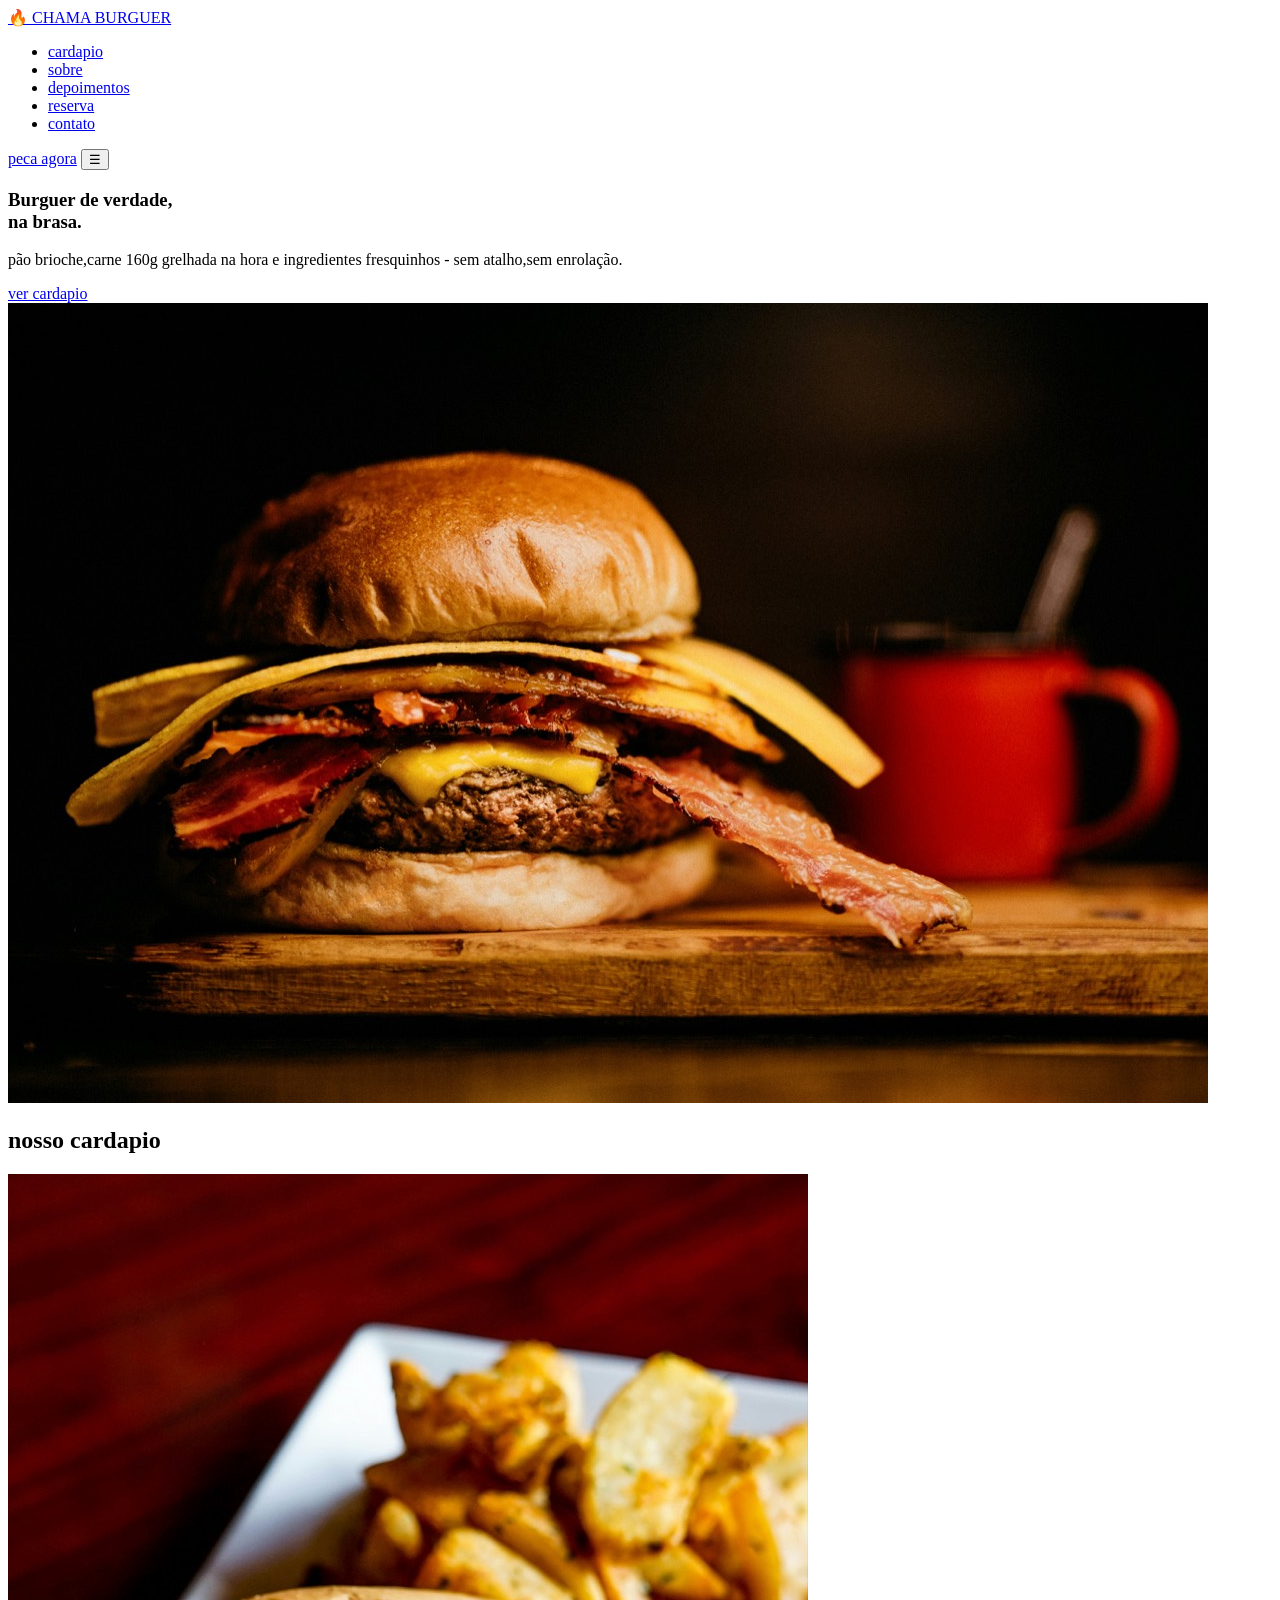
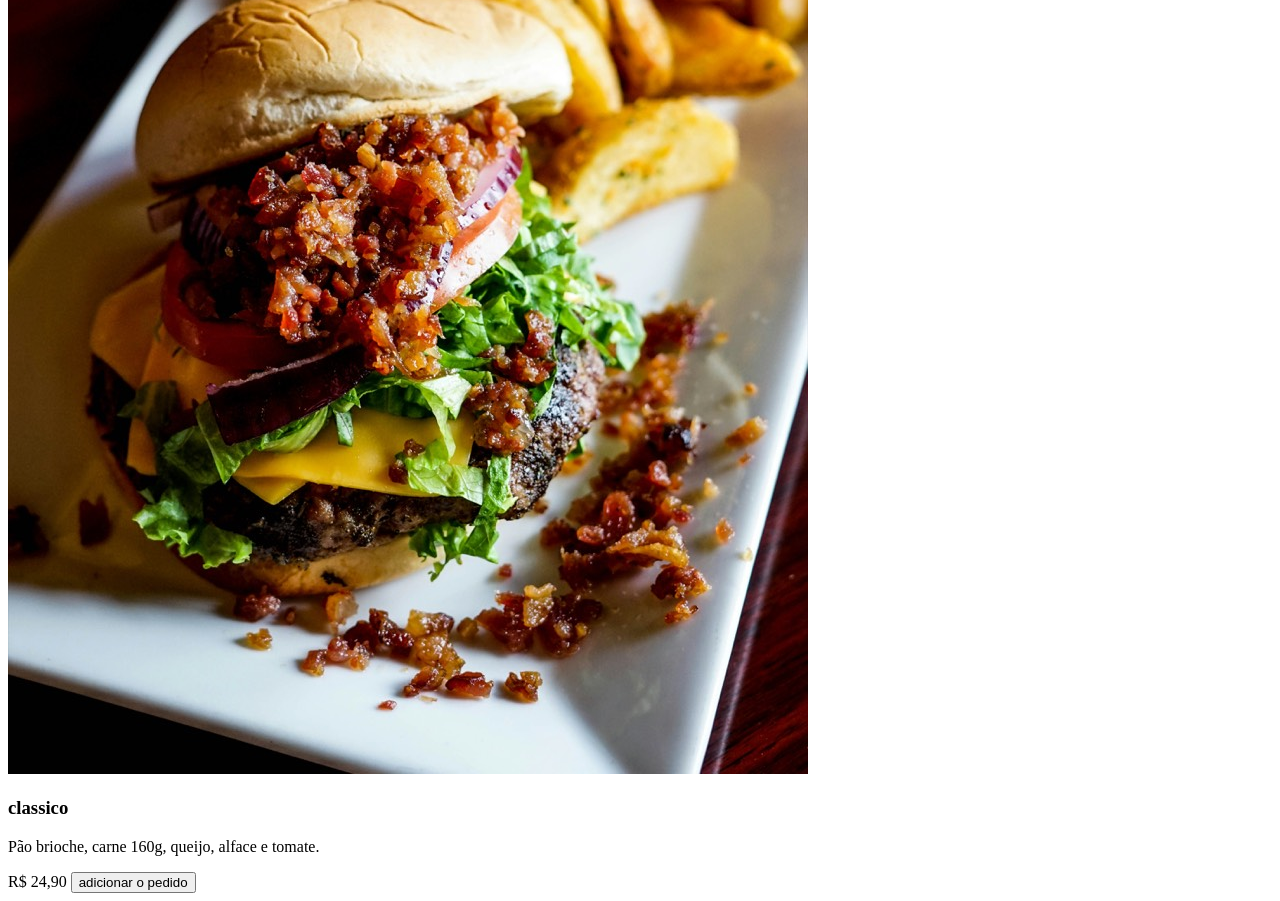
==== chama burguer1/index.html @ d0630b2c "chamaburger" ====
<!DOCTYPE html>
<html lang="pt-BR">
<head>
    <meta charset="UTF-8">
    <meta name="viewport" content="width=device-width, initial-scale=1.0">
    <title>chamaBurguer</title>
</head>
<body>
    <header class="cabecalho-site">

        <nav class="barra-navegacao">
            <a href="#" class" logo">🔥 CHAMA BURGUER</a>
            <ul class=" menu-links" id="menu-Links">
            <li><a href="#cardapio">cardapio</a></li>
            <li><a href="#sobre">sobre</a></li>
            <li><a href="#depoimentos">depoimentos</a></li>
            <li><a href="#reserva">reserva</a></li>
            <li><a href="#contato">contato</a></li>


            </ul>
  <a href="#pedir" class="botao-nav">peca agora</a>
  <button class="menu-abrir" id="menuAbrir" aria-label="abrir menu">☰</button>
  <main></main>
<section class="destaque">
<div class="destaque-conteudo">
    <div class="destaque-texto">
        <h1>Burguer de verdade,<br> na brasa.</h1>
        <p>pão brioche,carne 160g grelhada na hora e ingredientes fresquinhos - sem atalho,sem enrolação.</p>
        <a href="#cardapio" class="botão botão-primario">ver cardapio</a>
        <div>

</div class="destaque imagem">
<img src="assets/imagens/destaque-burger.jpg" alt="Hamburguer artesanal com bacon,queijo e pão brioche,grelhadona brasa">
<div>
    </div>
    <section class="cardapio" id="cardapio">
<h2>nosso cardapio</h2>
<div class="cardapio-itens">
<article class="cardapio-item">
    <div class="cardapio-item-imagem">
        <img src="assets/imagens/burger-classico.jpg" alt="Foto do burger Clássico: pão brioche, carne e queijo">
    </div >
<h3>classico</h3>
<p>Pão brioche, carne 160g, queijo, alface e tomate.</p>
<span class="preco">R$ 24,90</span>
<button class="adicionar-carrinho" data name="classico" data preco="24.90"> adicionar o pedido</button>
</article>
</div>
    </section>
</html>
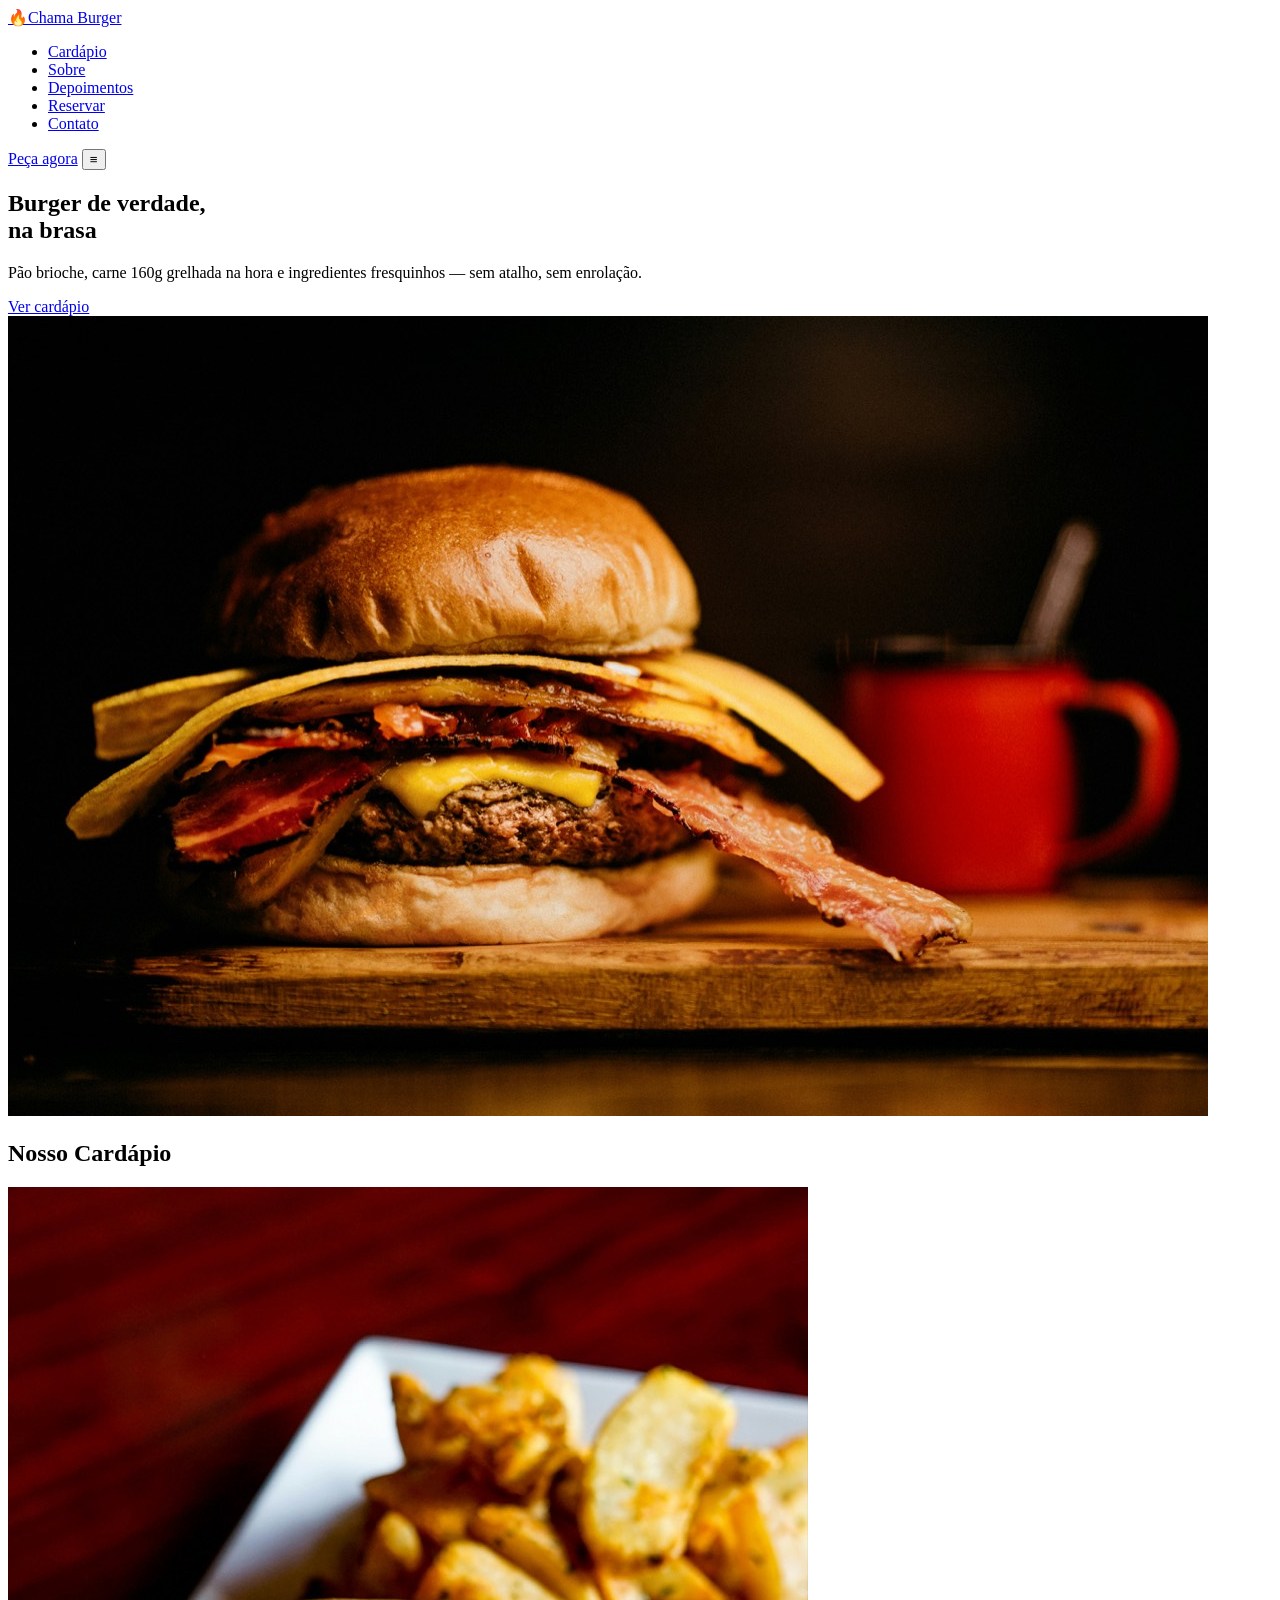
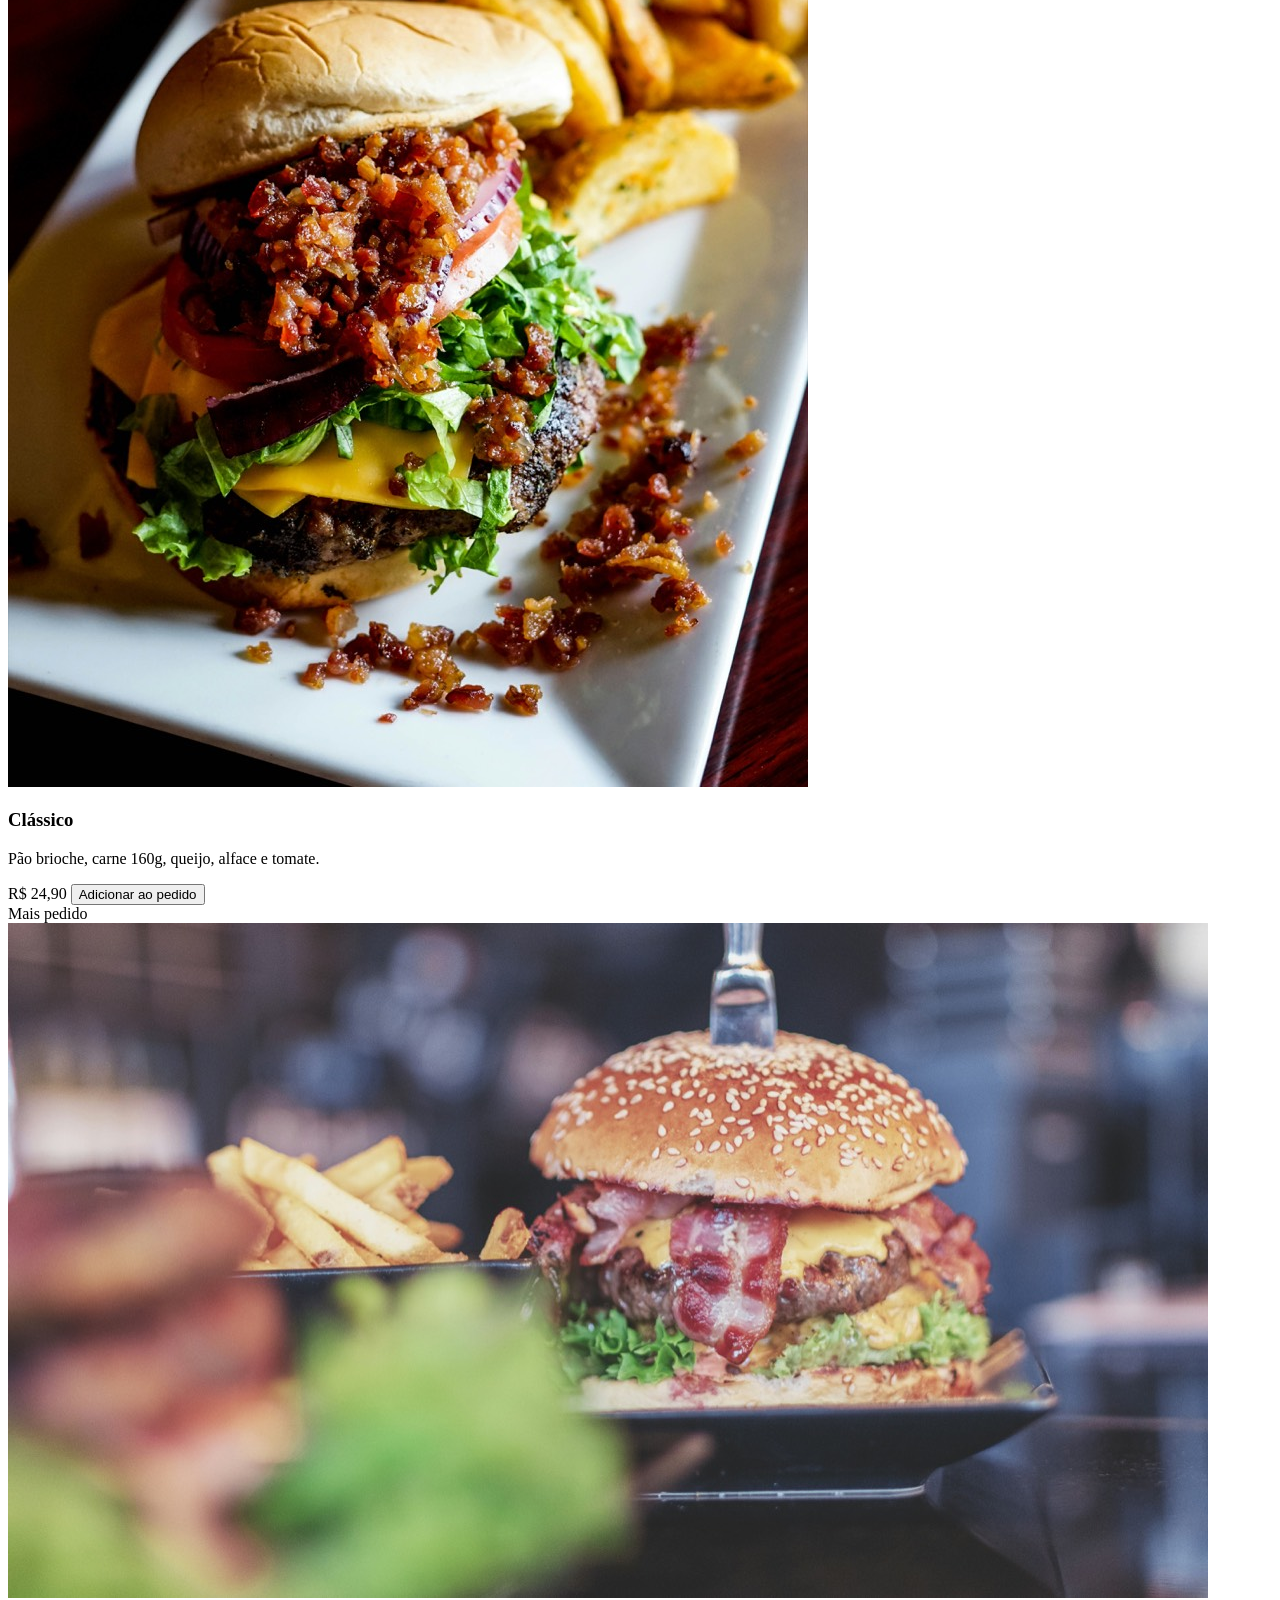
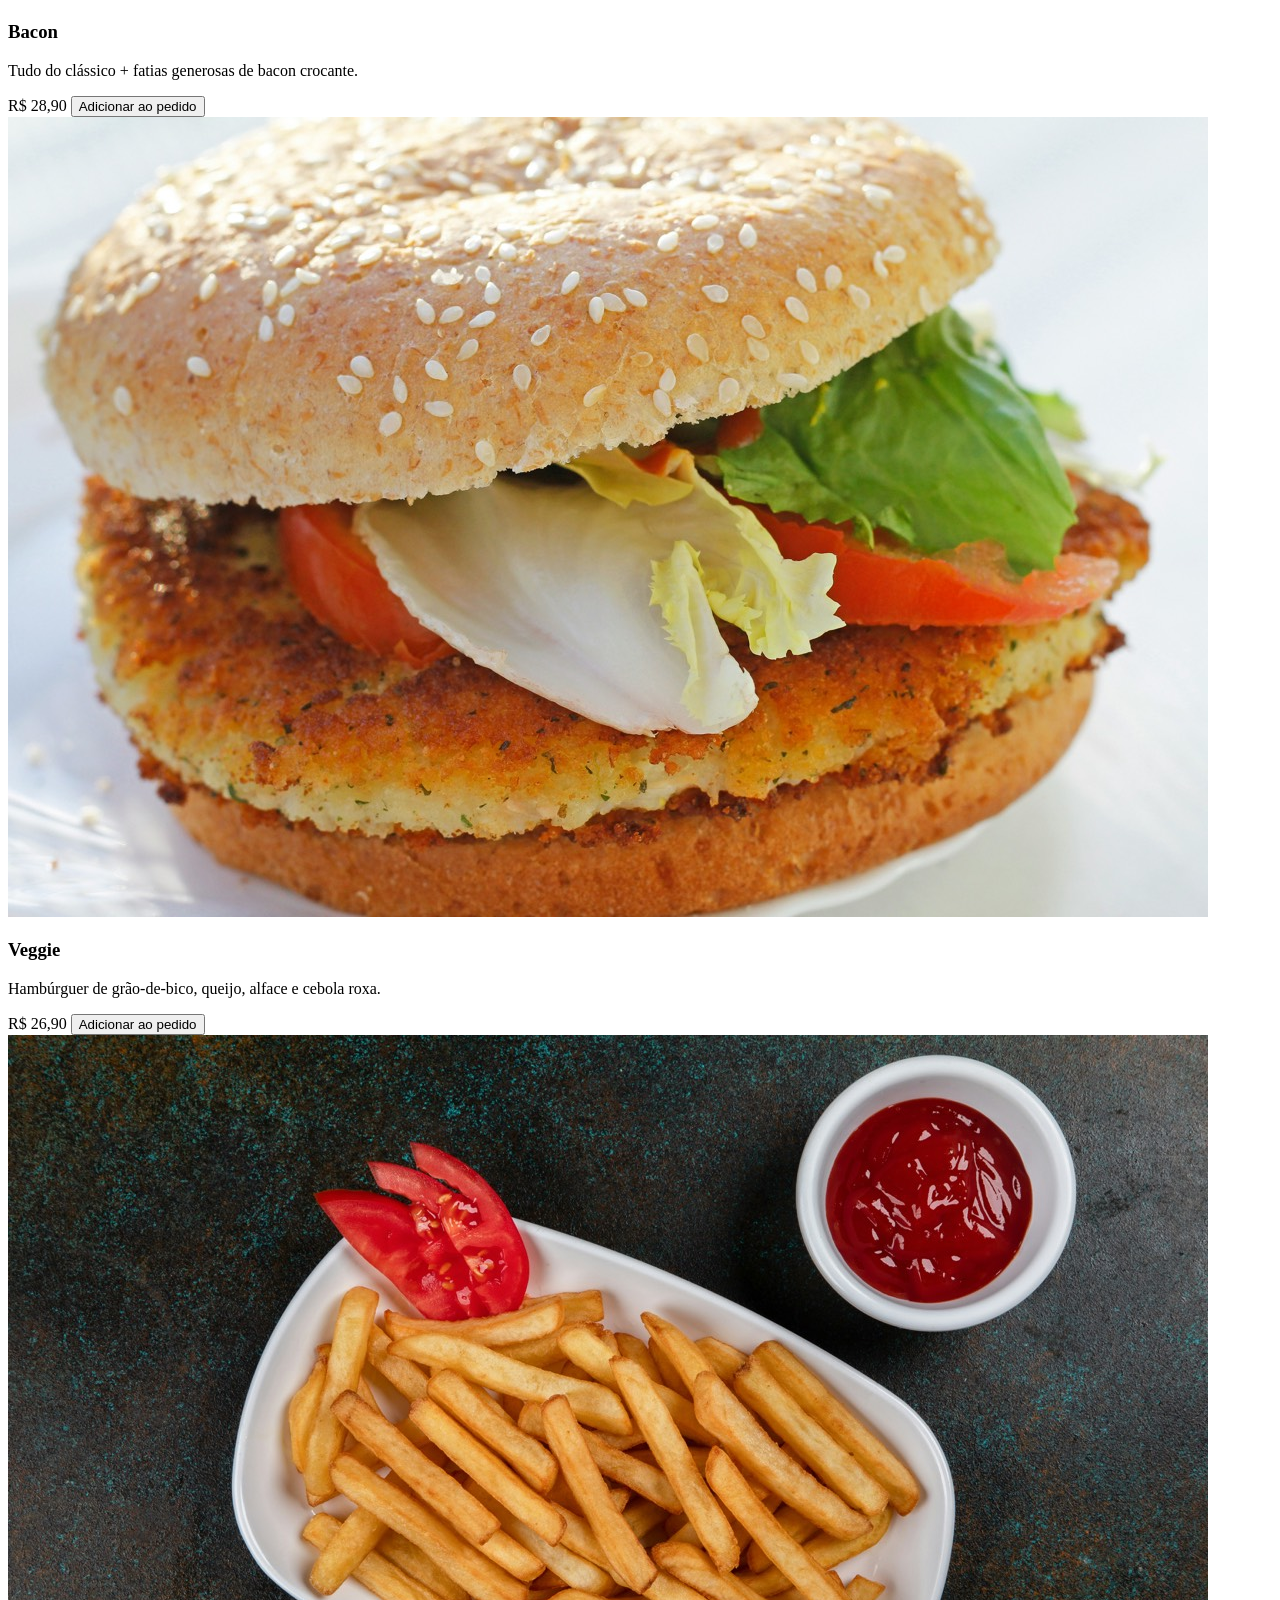
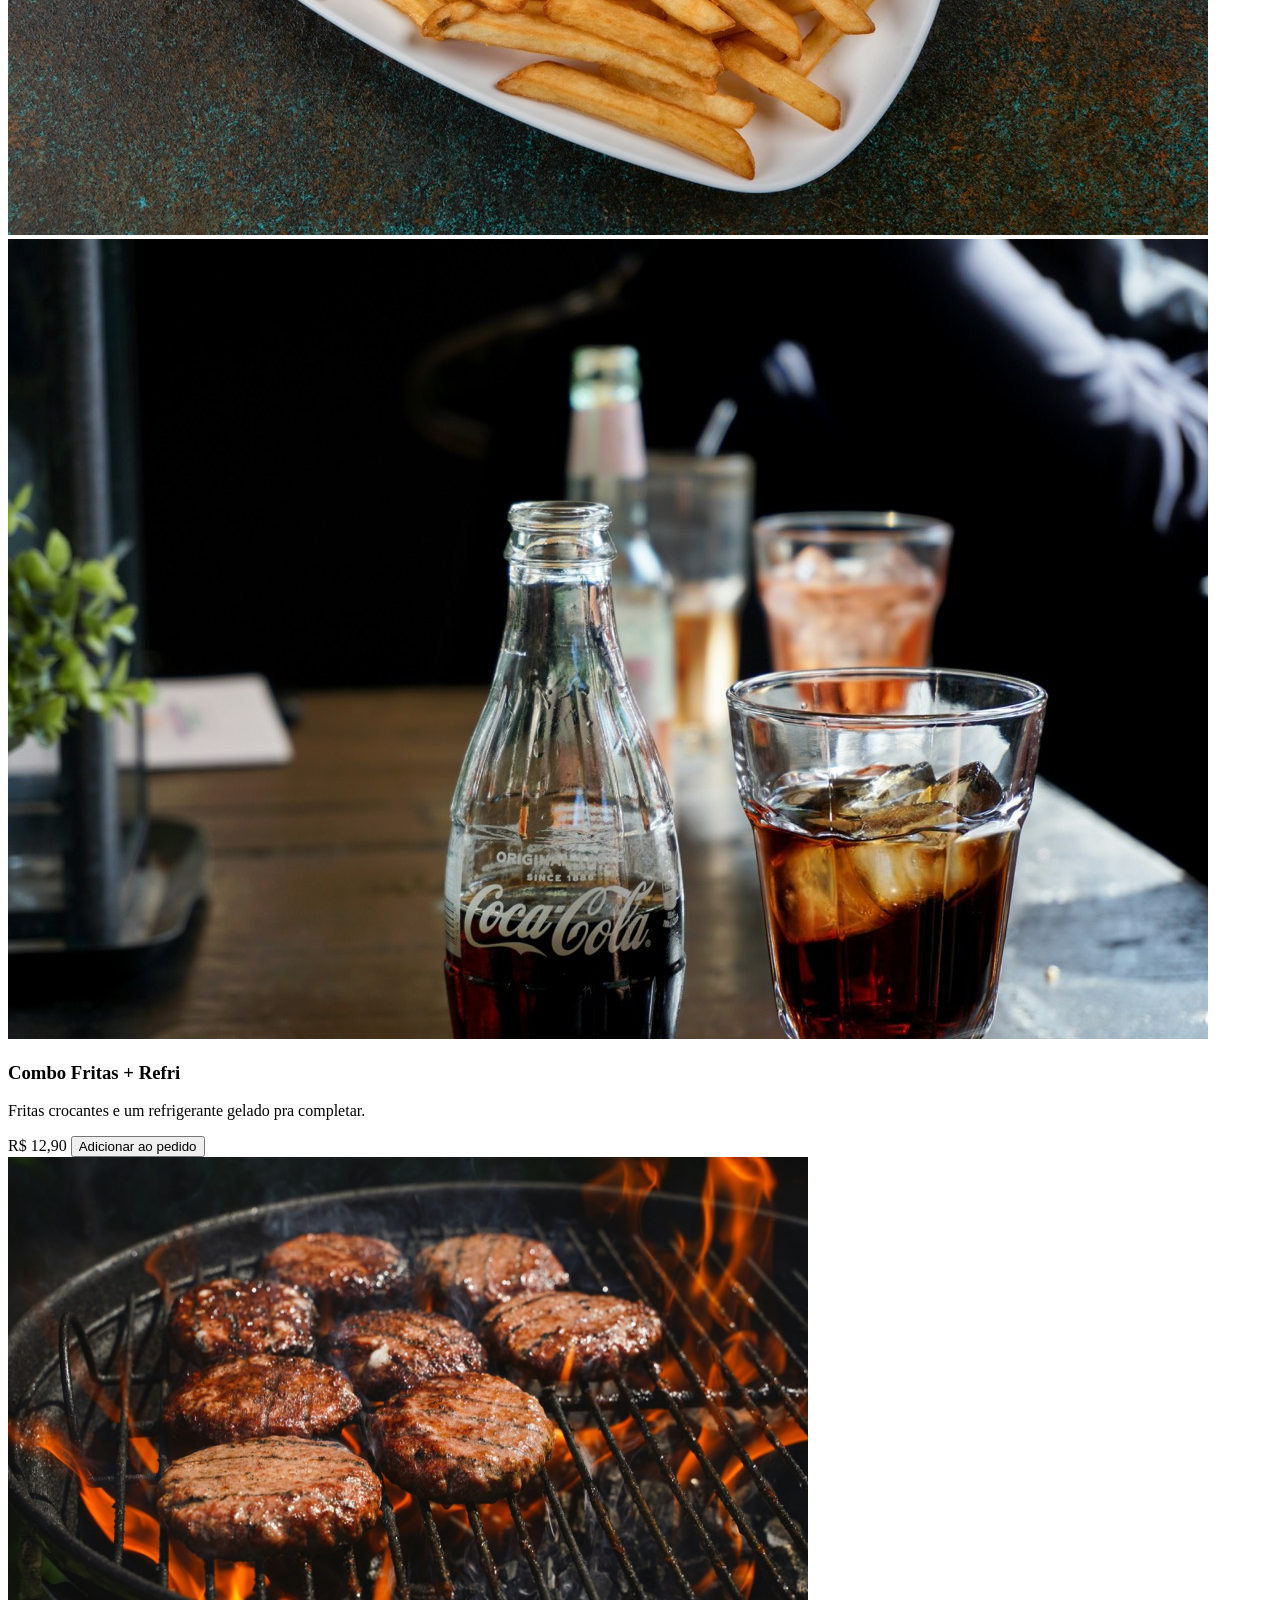
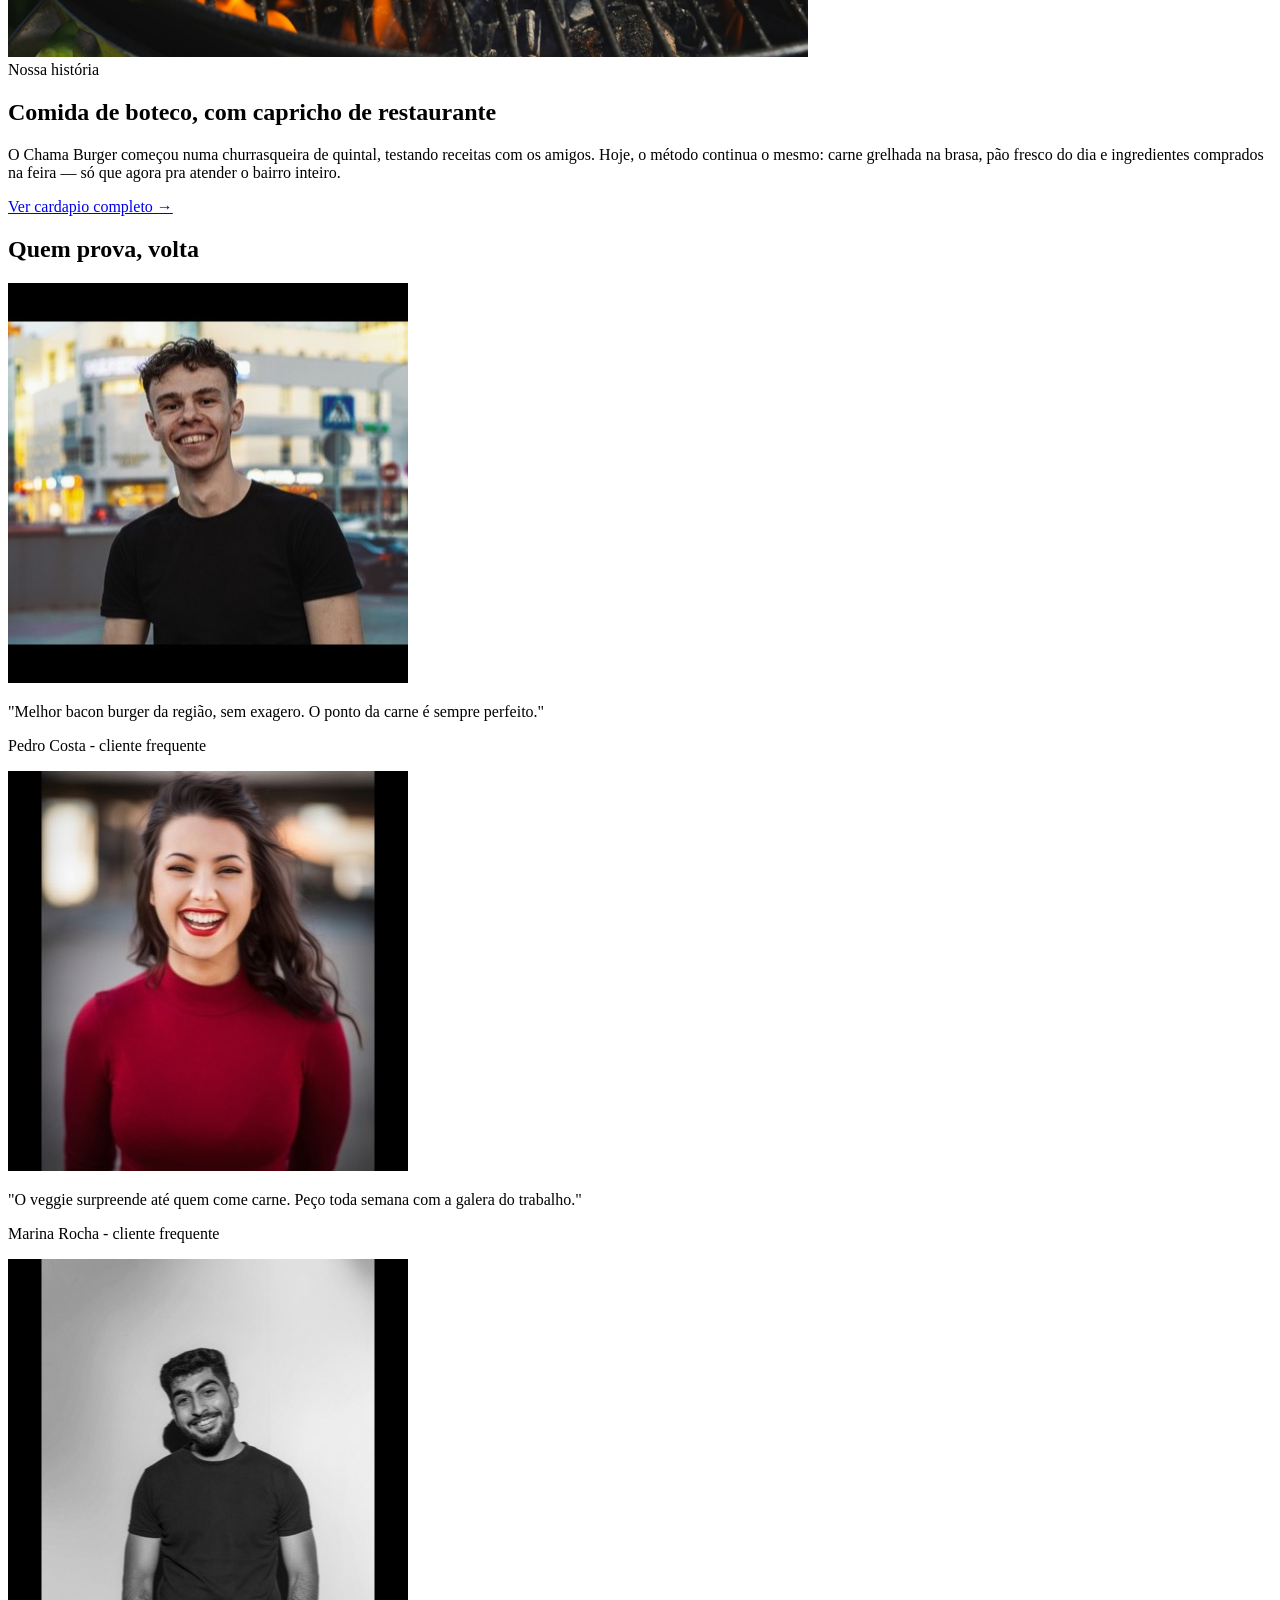
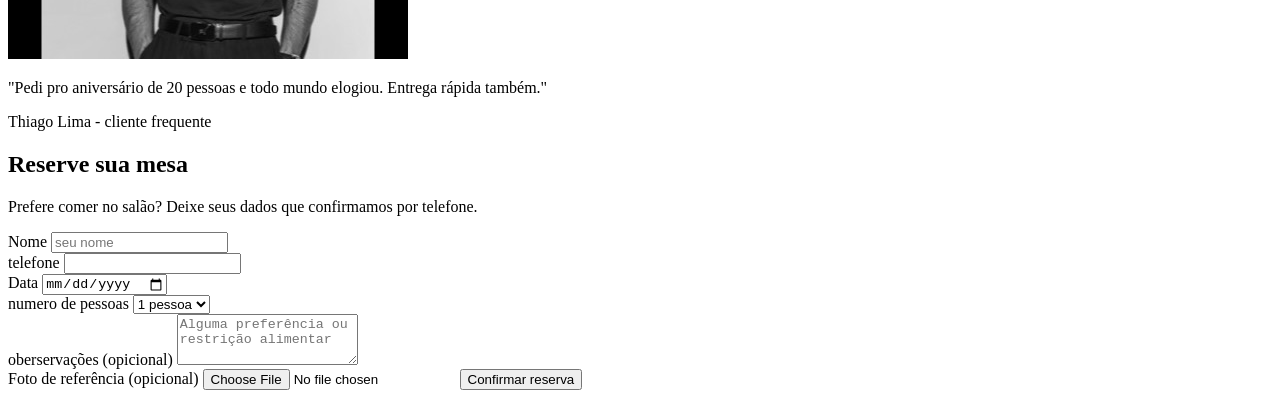
==== commit 983ce70d: "chamaburguer aula" ====
--- a/chama burguer1/index.html
+++ b/chama burguer1/index.html
@@ -1,51 +1,198 @@
 <!DOCTYPE html>
 <html lang="pt-BR">
+
 <head>
     <meta charset="UTF-8">
     <meta name="viewport" content="width=device-width, initial-scale=1.0">
-    <title>chamaBurguer</title>
+    <title>ChamaBurger</title>
 </head>
+
 <body>
     <header class="cabecalho-site">
+        <nav class="barra-navegacao">
+            <a href="#" class="logo">🔥Chama Burger</a>
 
-        <nav class="barra-navegacao">
-            <a href="#" class" logo">🔥 CHAMA BURGUER</a>
-            <ul class=" menu-links" id="menu-Links">
-            <li><a href="#cardapio">cardapio</a></li>
-            <li><a href="#sobre">sobre</a></li>
-            <li><a href="#depoimentos">depoimentos</a></li>
-            <li><a href="#reserva">reserva</a></li>
-            <li><a href="#contato">contato</a></li>
+            <ul class="menu-links" id="menuLink">
+                <li><a href="#cardapio">Cardápio</a></li>
+                <li><a href="#sobre">Sobre</a></li>
+                <li><a href="#depoimentos">Depoimentos</a></li>
+                <li><a href="#Reserva">Reservar</a></li>
+                <li><a href="#Contato">Contato</a></li>
+            </ul>
+            <a href="#pedir" class="botao botao-nav">Peça agora</a>
+            <button class="menu-abrir" id="menurAbrir" aria-label="Abrir menu">≡</button>
+        </nav>
+    </header>
+
+    <main>
+        <section class="destaque">
+            <div class="destaque-conteudo">
+                <div class="destaque-texto">
+                    <h1>Burger de verdade,<br>na brasa</h1>
+                    <p>Pão brioche, carne 160g grelhada na hora e ingredientes fresquinhos — sem atalho, sem enrolação.
+                    </p>
+                    <a href="#cardapio" class="botao botao-primario">Ver cardápio</a>
+                </div>
+                <div class="destaque-imagem">
+                    <img src="assets/imagens/destaque-burger.jpg"
+                        alt="Hambúrguer artesanal com bacon, queijo e pão brioche, grelhado na brasa">
+                </div>
+            </div>
+        </section>
+
+        <section class="cardapio" id="cardapio">
+            <h2>Nosso Cardápio</h2>
+            <div class="cardapio-itens">
+
+                <article class="cardapio-item">
+                    <div class="cardaipo-item-imagem">
+                        <img src="assets/imagens/burger-classico.jpg"
+                            alt="Foto do burger Clássico: pão brioche, carne, tomate e queijo">
+                    </div>
+                    <h3>Clássico</h3>
+                    <p>Pão brioche, carne 160g, queijo, alface e tomate.</p>
+                    <span class="preco">R$ 24,90</span>
+                    <button class="adicionar-carrinho" data-name="Clássico" data-preco="24.90">Adicionar ao
+                        pedido</button>
+                </article>
+
+                <article class="cardapio-item">
+                    <span class="selo">Mais pedido</span>
+                    <div class="cardaipo-item-imagem">
+                        <img src="assets/imagens/burger-bacon.jpg" alt="Foto do burger Bacon com fatias crocantes">
+                    </div>
+                    <h3>Bacon</h3>
+                    <p>Tudo do clássico + fatias generosas de bacon crocante.</p>
+                    <span class="preco">R$ 28,90</span>
+                    <button class="adicionar-carrinho" data-name="Bacon" data-preco="28.90">Adicionar ao pedido</button>
+                </article>
+
+                <article class="cardapio-item">
+                    <div class="cardaipo-item-imagem">
+                        <img src="assets/imagens/burger-veggie.jpg"
+                            alt="Foto do burger Veggie com grão-de-bico e salada">
+                    </div>
+                    <h3>Veggie</h3>
+                    <p>Hambúrguer de grão-de-bico, queijo, alface e cebola roxa.</p>
+                    <span class="preco">R$ 26,90</span>
+                    <button class="adicionar-carrinho" data-name="Veggie" data-preco="26.90">Adicionar ao
+                        pedido</button>
+                </article>
+
+                <article class="cardapio-item">
+                    <div class="cardaipo-item-imagem cardaipo-item-imagem-combo">
+                        <img src="assets/imagens/fritas.jpg" alt="Porção de fritas crocantes">
+                        <img src="assets/imagens/bebida.jpg" alt="Refrigerante gelado com gelo">
+                    </div>
+                    <h3>Combo Fritas + Refri</h3>
+                    <p>Fritas crocantes e um refrigerante gelado pra completar.</p>
+                    <span class="preco">R$ 12,90</span>
+                    <button class="adicionar-carrinho" data-name="Combo Fritas + Refri" data-preco="12.90">Adicionar ao
+                        pedido</button>
+                </article>
+            </div>
+        </section>
+
+        <!-- Sobre -->
+        <section class="sobre" id="sobre">
+            <div class="Sobre-imagem">
+                <img src="assets/imagens/sobre-burger.jpg" alt="Hambúrguer na brasa " width="800" height="500">
+            </div>
+
+            <div class="sobre-texto">
+                <span class="secao-rotulo">Nossa história</span>
+                <h2>Comida de boteco, com capricho de restaurante</h2>
+                <p>O Chama Burger começou numa churrasqueira de quintal, testando receitas com os
+                    amigos. Hoje, o método continua o mesmo: carne grelhada na brasa, pão fresco
+                    do dia e ingredientes comprados na feira — só que agora pra atender o bairro
+                    inteiro.
+                </p>
+                <a href="#cardapio" class="link-seta">Ver cardapio completo →</a>
+            </div>
+        </section>
+
+       <!-- Depoimentos -->
+        <section class="Depoimentos" id="Depoimentos">
+
+            <h2>Quem prova, volta</h2>
+            <div class="Depoimentos-lista">
+
+                <article class="Depoimento">
+                    <img src="assets/imagens/avatar-pedro.jpg" alt="foto de Pedro Costa" class="avatar">
+                    <p class="citacao">"Melhor bacon burger da região, sem exagero. O ponto da carne é sempre perfeito."</p>
+                    <p class="autor">Pedro Costa <span>- cliente frequente</span></p>
+                </article>
+
+                <article class="Depoimento">
+                    <img src="assets/imagens/avatar-marina.jpg" alt="foto de Marina Rocha" class="avatar">
+                    <p class="citacao">"O veggie surpreende até quem come carne. Peço toda semana com a galera do trabalho."</p>
+                    <p class="autor">Marina Rocha <span>- cliente frequente</span></p>
+                </article>
+
+                <article class="Depoimento">
+                    <img src="assets/imagens/avatar-thiago.jpg" alt="foto de Thiago Lima" class="avatar">
+                    <p class="citacao">"Pedi pro aniversário de 20 pessoas e todo mundo elogiou. Entrega rápida também."</p>
+                    <p class="autor">Thiago Lima <span>- cliente frequente</span></p>
+                </article>
+            </div>
+        </section>
+
+        <!-- Reserva -->  
+        <section class="Reserva" id="Reserva">
+            <h2> Reserve sua mesa</h2>
+            <p> Prefere comer no salão? Deixe seus dados que confirmamos por telefone.
+     </p>
+
+            <form class="reserva-formulario"id="reservarformulario">
+
+                <div class="Linha-Formulario?">
+                    <label for="Nome"> Nome</label>
+                    <input type="text"id="nome" name="nome"placeholder="seu nome"required>
+                </div>
+
+                <div class="linha-formulario?">
+                    <label for="telefone">telefone</label>
+                    <input type="tel"id="telefone" name="placeholder="(11)99999-9999 required >
+            </div>
+
+            <div class="Linha-Formulario?">
+                <label for="Data"> Data</label>
+                <input type="date"id="data" name="data" required>
+            </div>
+
+            <div class="Linha-formulario">
+                <label for="pessoas"> numero de pessoas</label>
+                <select name="pessoas" id="pessoas">
+                    <option value="1">1 pessoa</option>
+                    <option value="2">2 pessoa</option>
+                    <option value="3">3 pessoa</option>
+                    <option value="4">4 pessoa</option>
+                    <option value="5">5 pessoa</option>
+                 </select>
+            </div>
 
 
-            </ul>
-  <a href="#pedir" class="botao-nav">peca agora</a>
-  <button class="menu-abrir" id="menuAbrir" aria-label="abrir menu">☰</button>
-  <main></main>
-<section class="destaque">
-<div class="destaque-conteudo">
-    <div class="destaque-texto">
-        <h1>Burguer de verdade,<br> na brasa.</h1>
-        <p>pão brioche,carne 160g grelhada na hora e ingredientes fresquinhos - sem atalho,sem enrolação.</p>
-        <a href="#cardapio" class="botão botão-primario">ver cardapio</a>
-        <div>
+            <div class="Linha- Formulario linha-formulario">
+                <label for="mensagem"> oberservações (opicional)</label>
+                <textarea name="Mensagem" id="mensagem" rows="3"placeholder="Alguma preferência ou restrição alimentar"></textarea>
+            </div>
 
-</div class="destaque imagem">
-<img src="assets/imagens/destaque-burger.jpg" alt="Hamburguer artesanal com bacon,queijo e pão brioche,grelhadona brasa">
-<div>
-    </div>
-    <section class="cardapio" id="cardapio">
-<h2>nosso cardapio</h2>
-<div class="cardapio-itens">
-<article class="cardapio-item">
-    <div class="cardapio-item-imagem">
-        <img src="assets/imagens/burger-classico.jpg" alt="Foto do burger Clássico: pão brioche, carne e queijo">
-    </div >
-<h3>classico</h3>
-<p>Pão brioche, carne 160g, queijo, alface e tomate.</p>
-<span class="preco">R$ 24,90</span>
-<button class="adicionar-carrinho" data name="classico" data preco="24.90"> adicionar o pedido</button>
-</article>
-</div>
-    </section>
-</html>
+
+            <div class="Linah-formulario linha formulario-completa">
+                <label for="foto">Foto de referência (opicional)</label>
+                <input type="File"id=Foto name="foto" accept="image/*">
+
+                <img id="fotoprevia" class="foto-previa" alt="previa da imagem selecionada" hidden>
+                <button type="submit" class="botao botao--primario formulario-enviar"> Confirmar reserva</button>
+
+            </div>
+            </form>
+            
+        </section>
+
+
+    </main>
+
+</body>
+
+</html>
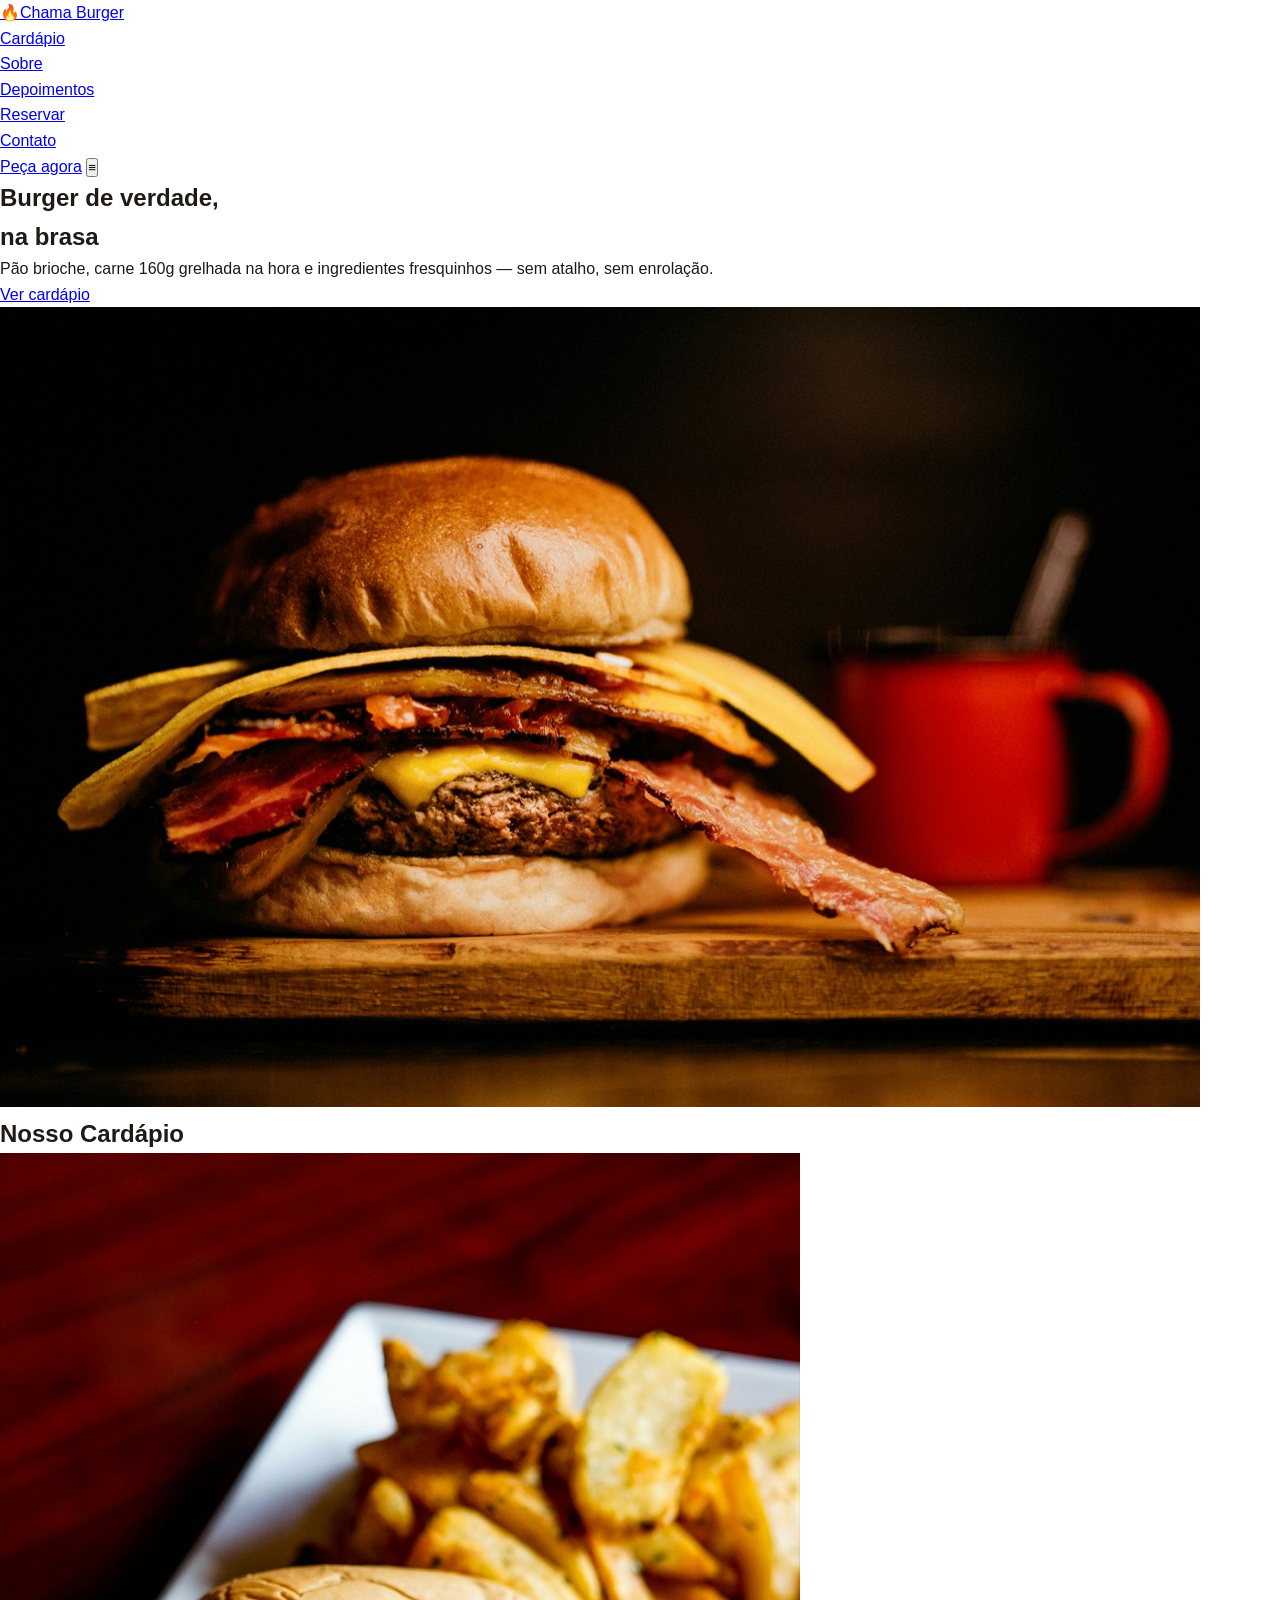
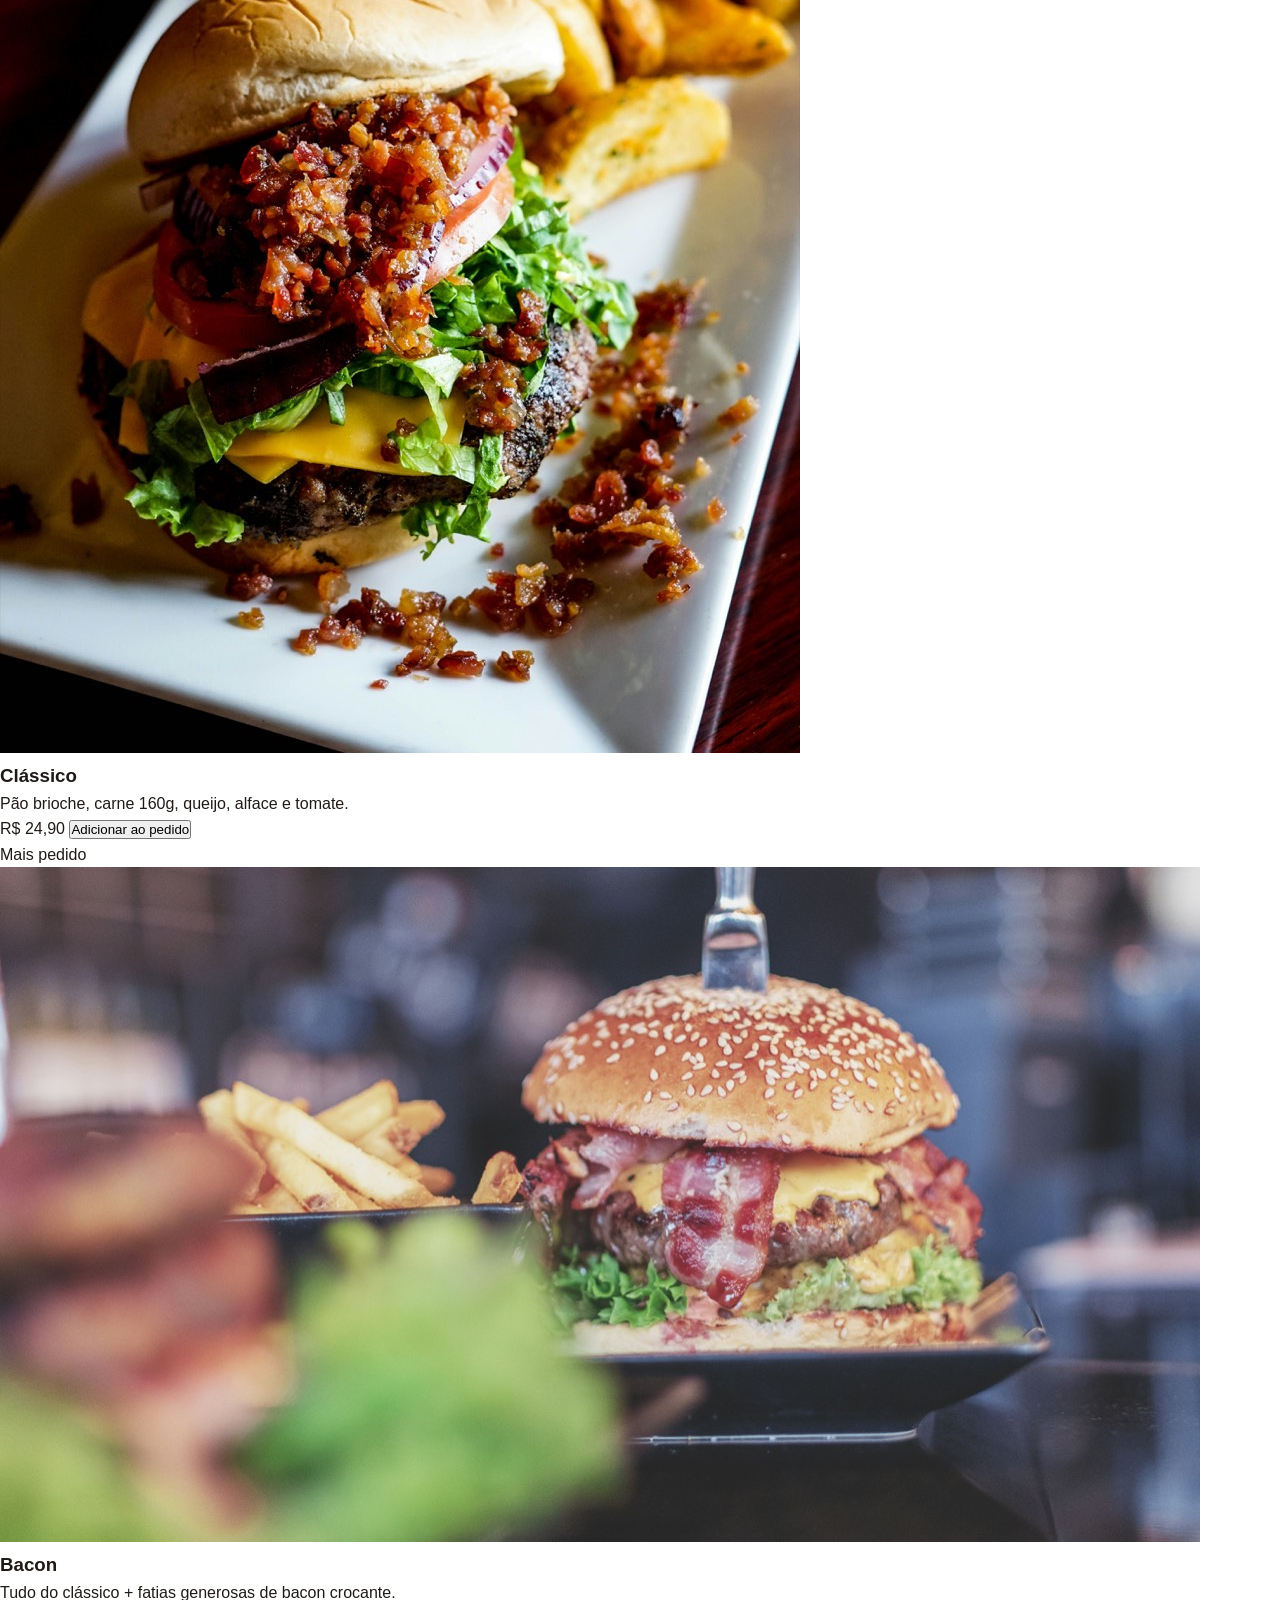
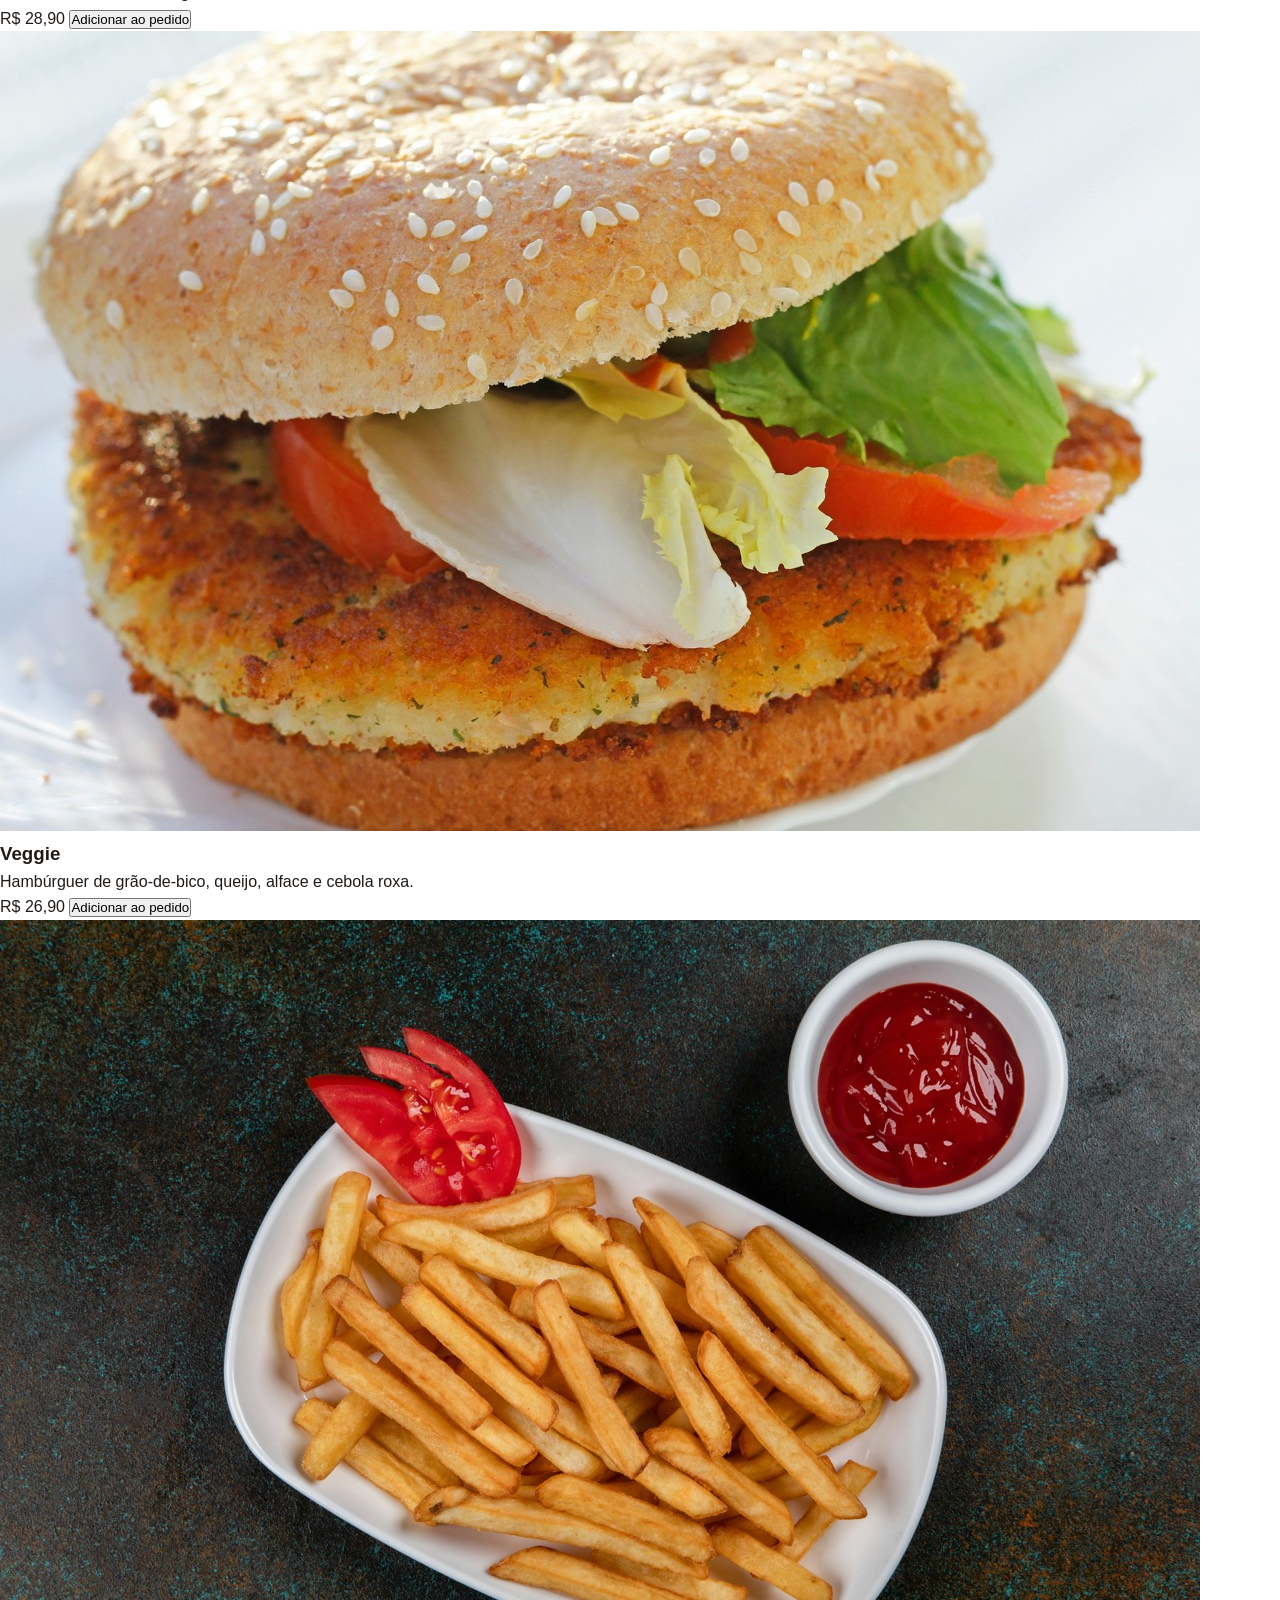
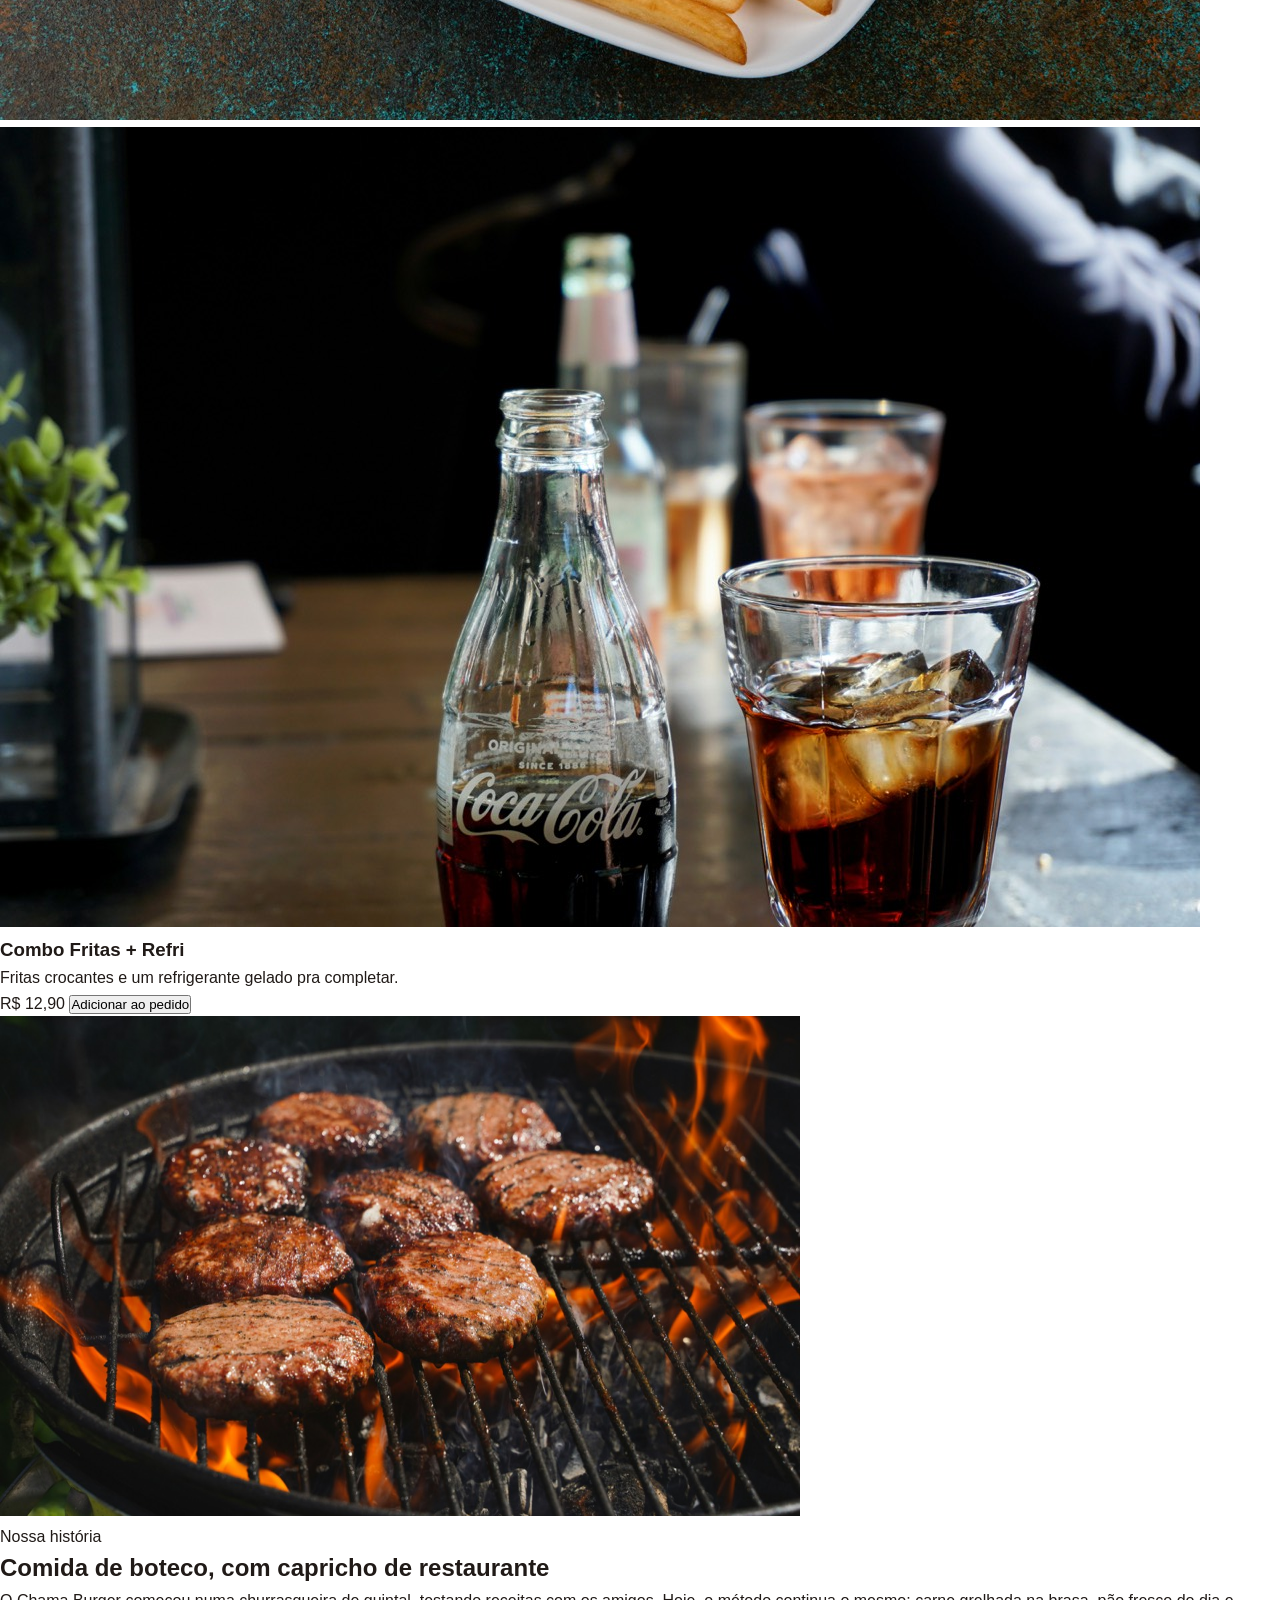
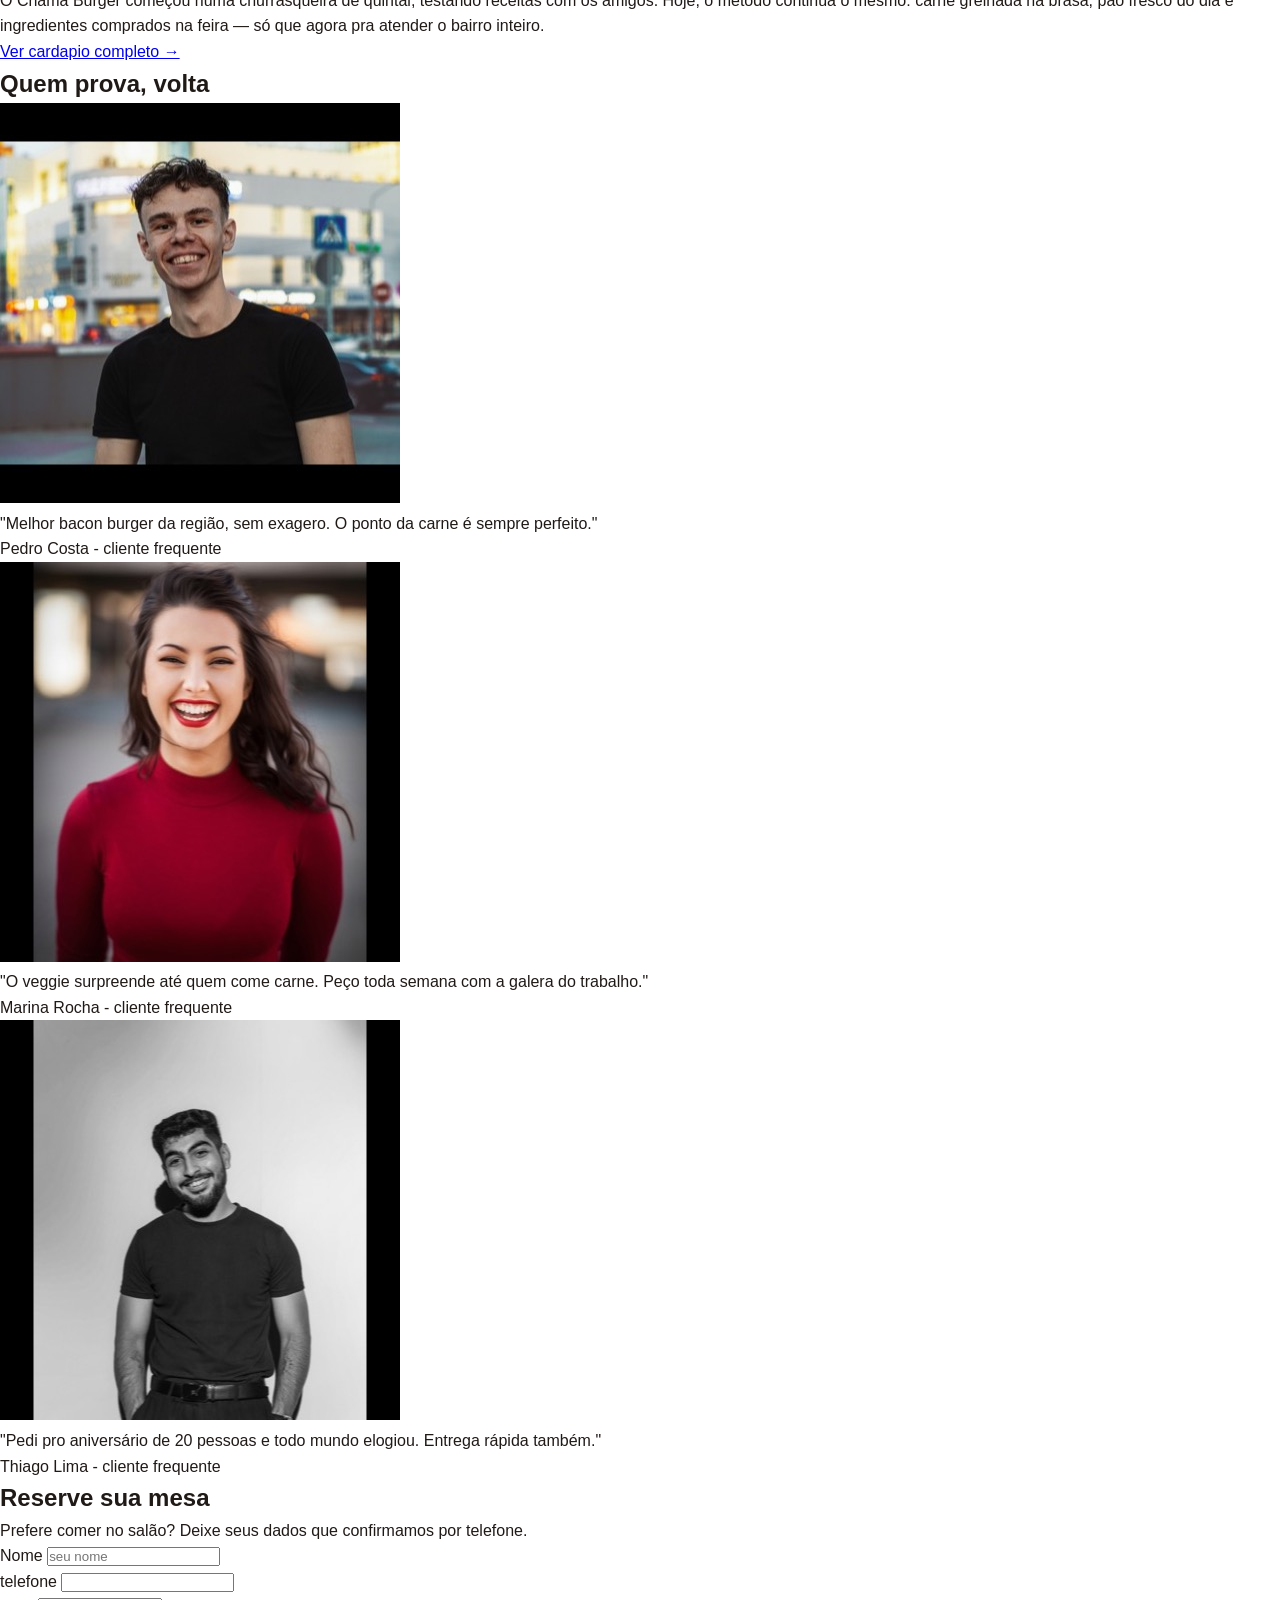
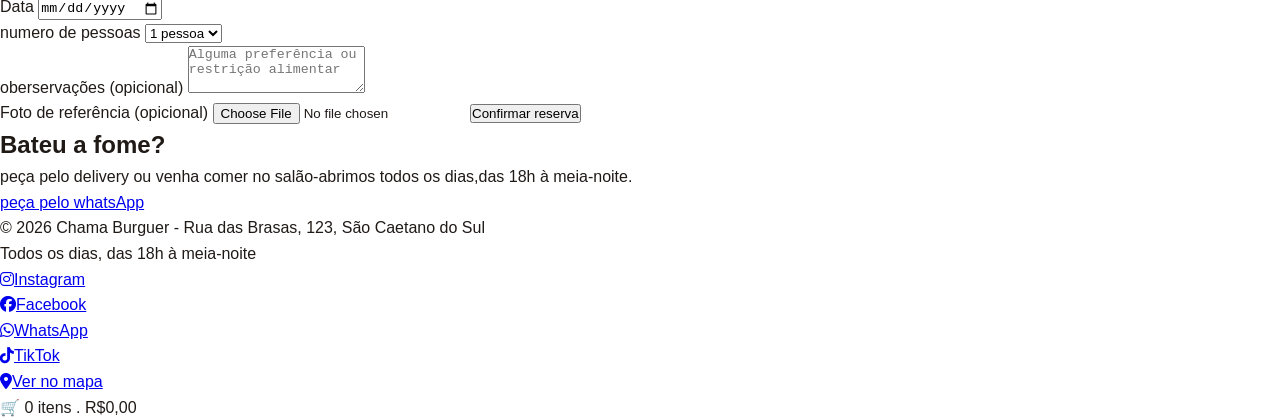
==== commit 8e358a65: "aula css" ====
--- a/chama burguer1/index.html
+++ b/chama burguer1/index.html
@@ -5,6 +5,8 @@
     <meta charset="UTF-8">
     <meta name="viewport" content="width=device-width, initial-scale=1.0">
     <title>ChamaBurger</title>
+    <link rel="stylesheet" href="style.css">
+    <link rel="stylesheet" href="https://cdnjs.cloudflare.com/ajax/libs/font-awesome/6.5.2/css/all.min.css">
 </head>
 
 <body>
@@ -111,7 +113,7 @@
             </div>
         </section>
 
-       <!-- Depoimentos -->
+        <!-- Depoimentos -->
         <section class="Depoimentos" id="Depoimentos">
 
             <h2>Quem prova, volta</h2>
@@ -119,80 +121,114 @@
 
                 <article class="Depoimento">
                     <img src="assets/imagens/avatar-pedro.jpg" alt="foto de Pedro Costa" class="avatar">
-                    <p class="citacao">"Melhor bacon burger da região, sem exagero. O ponto da carne é sempre perfeito."</p>
+                    <p class="citacao">"Melhor bacon burger da região, sem exagero. O ponto da carne é sempre perfeito."
+                    </p>
                     <p class="autor">Pedro Costa <span>- cliente frequente</span></p>
                 </article>
 
                 <article class="Depoimento">
                     <img src="assets/imagens/avatar-marina.jpg" alt="foto de Marina Rocha" class="avatar">
-                    <p class="citacao">"O veggie surpreende até quem come carne. Peço toda semana com a galera do trabalho."</p>
+                    <p class="citacao">"O veggie surpreende até quem come carne. Peço toda semana com a galera do
+                        trabalho."</p>
                     <p class="autor">Marina Rocha <span>- cliente frequente</span></p>
                 </article>
 
                 <article class="Depoimento">
                     <img src="assets/imagens/avatar-thiago.jpg" alt="foto de Thiago Lima" class="avatar">
-                    <p class="citacao">"Pedi pro aniversário de 20 pessoas e todo mundo elogiou. Entrega rápida também."</p>
+                    <p class="citacao">"Pedi pro aniversário de 20 pessoas e todo mundo elogiou. Entrega rápida também."
+                    </p>
                     <p class="autor">Thiago Lima <span>- cliente frequente</span></p>
                 </article>
             </div>
         </section>
 
-        <!-- Reserva -->  
+        <!-- Reserva -->
         <section class="Reserva" id="Reserva">
             <h2> Reserve sua mesa</h2>
             <p> Prefere comer no salão? Deixe seus dados que confirmamos por telefone.
-     </p>
-
-            <form class="reserva-formulario"id="reservarformulario">
+            </p>
+
+            <form class="reserva-formulario" id="reservarformulario">
 
                 <div class="Linha-Formulario?">
                     <label for="Nome"> Nome</label>
-                    <input type="text"id="nome" name="nome"placeholder="seu nome"required>
+                    <input type="text" id="nome" name="nome" placeholder="seu nome" required>
                 </div>
 
                 <div class="linha-formulario?">
                     <label for="telefone">telefone</label>
-                    <input type="tel"id="telefone" name="placeholder="(11)99999-9999 required >
-            </div>
-
-            <div class="Linha-Formulario?">
-                <label for="Data"> Data</label>
-                <input type="date"id="data" name="data" required>
-            </div>
-
-            <div class="Linha-formulario">
-                <label for="pessoas"> numero de pessoas</label>
-                <select name="pessoas" id="pessoas">
-                    <option value="1">1 pessoa</option>
-                    <option value="2">2 pessoa</option>
-                    <option value="3">3 pessoa</option>
-                    <option value="4">4 pessoa</option>
-                    <option value="5">5 pessoa</option>
-                 </select>
-            </div>
-
-
-            <div class="Linha- Formulario linha-formulario">
-                <label for="mensagem"> oberservações (opicional)</label>
-                <textarea name="Mensagem" id="mensagem" rows="3"placeholder="Alguma preferência ou restrição alimentar"></textarea>
-            </div>
-
-
-            <div class="Linah-formulario linha formulario-completa">
-                <label for="foto">Foto de referência (opicional)</label>
-                <input type="File"id=Foto name="foto" accept="image/*">
-
-                <img id="fotoprevia" class="foto-previa" alt="previa da imagem selecionada" hidden>
-                <button type="submit" class="botao botao--primario formulario-enviar"> Confirmar reserva</button>
-
-            </div>
+                    <input type="tel" id="telefone" name="placeholder=" (11)99999-9999 required>
+                </div>
+
+                <div class="Linha-Formulario?">
+                    <label for="Data"> Data</label>
+                    <input type="date" id="data" name="data" required>
+                </div>
+
+                <div class="Linha-formulario">
+                    <label for="pessoas"> numero de pessoas</label>
+                    <select name="pessoas" id="pessoas">
+                        <option value="1">1 pessoa</option>
+                        <option value="2">2 pessoa</option>
+                        <option value="3">3 pessoa</option>
+                        <option value="4">4 pessoa</option>
+                        <option value="5">5 pessoa</option>
+                    </select>
+                </div>
+
+
+                <div class="Linha- Formulario linha-formulario">
+                    <label for="mensagem"> oberservações (opicional)</label>
+                    <textarea name="Mensagem" id="mensagem" rows="3"
+                        placeholder="Alguma preferência ou restrição alimentar"></textarea>
+                </div>
+
+
+                <div class="Linah-formulario linha formulario-completa">
+                    <label for="foto">Foto de referência (opicional)</label>
+                    <input type="File" id=Foto name="foto" accept="image/*">
+
+                    <img id="fotoprevia" class="foto-previa" alt="previa da imagem selecionada" hidden>
+                    <button type="submit" class="botao botao--primario formulario-enviar"> Confirmar reserva</button>
+
+                </div>
+
+
             </form>
-            
-        </section>
-
-
+
+            <div class="reserva-confirmacao" id="reservaconfirmacao"></div>
+
+        </section>
+
+        <!--final-->
+
+        <section class="chamda-final" id="pedir">
+            <h2> Bateu a fome?</h2>
+            <p>peça pelo delivery ou venha comer no salão-abrimos todos os dias,das 18h à meia-noite.</p>
+            <a href="#" class="botao botao-destaque">peça pelo whatsApp</a>
+
+        </section>
     </main>
 
+    <footer class="rodape-site" id="contato">
+        <div class="rodape-info">
+            <p>&copy; 2026 Chama Burguer - Rua das Brasas, 123, São Caetano do Sul</p>
+            <p class="rodape-horario">Todos os dias, das 18h à meia-noite</p>
+        </div>
+        <ul class="rodape-links">
+            <li><a href="#" aria-label="Instagram"><i class="fa-brands fa-instagram"></i><span>Instagram</span></a></li>
+            <li><a href="#" aria-label="Facebook"><i class="fa-brands fa-facebook"></i><span>Facebook</span></a></li>
+            <li><a href="#" aria-label="WhatsApp"><i class="fa-brands fa-whatsapp"></i><span>WhatsApp</span></a></li>
+            <li><a href="#" aria-label="TikTok"><i class="fa-brands fa-tiktok"></i><span>TikTok</span></a></li>
+            <li><a href="#" aria-label="Ver no mapa"><i class="fa-solid fa-location-dot"></i><span>Ver no
+                        mapa</span></a></li>
+        </ul>
+    </footer>
+
+    <div class="carrinho" id="carrinhoresumo">
+        <span class="carrinho-icone">🛒</span>
+        <span id="carrinhoContador">0</span> itens . <span id="carrinhoTotal">R$0,00</span>
+
+    </div>
 </body>
-
 </html>
--- a/chama burguer1/style.css
+++ b/chama burguer1/style.css
@@ -0,0 +1,23 @@
+:root {
+    --color-primaria: #e63946;
+    --color-primaria-dark: #c1272d;
+    --color-accent: #f4a300;
+--color-dark: #201a17;
+--color-light: #fff7ed;
+--color-gray:  #6b7280;
+--radius:  14px;
+--font-titulo:"Anton", impact, sans-serif;
+--font-base: "Inter" , Roboto, Helvetica, Arial, Sans-serif;
+}
+
+* {
+    margin:0;
+    padding:0;
+    box-sizing: border-box;
+}
+
+body {
+    font-family: var(--font-base);
+color: var(--color-dark);
+line-height: 1.6;
+}
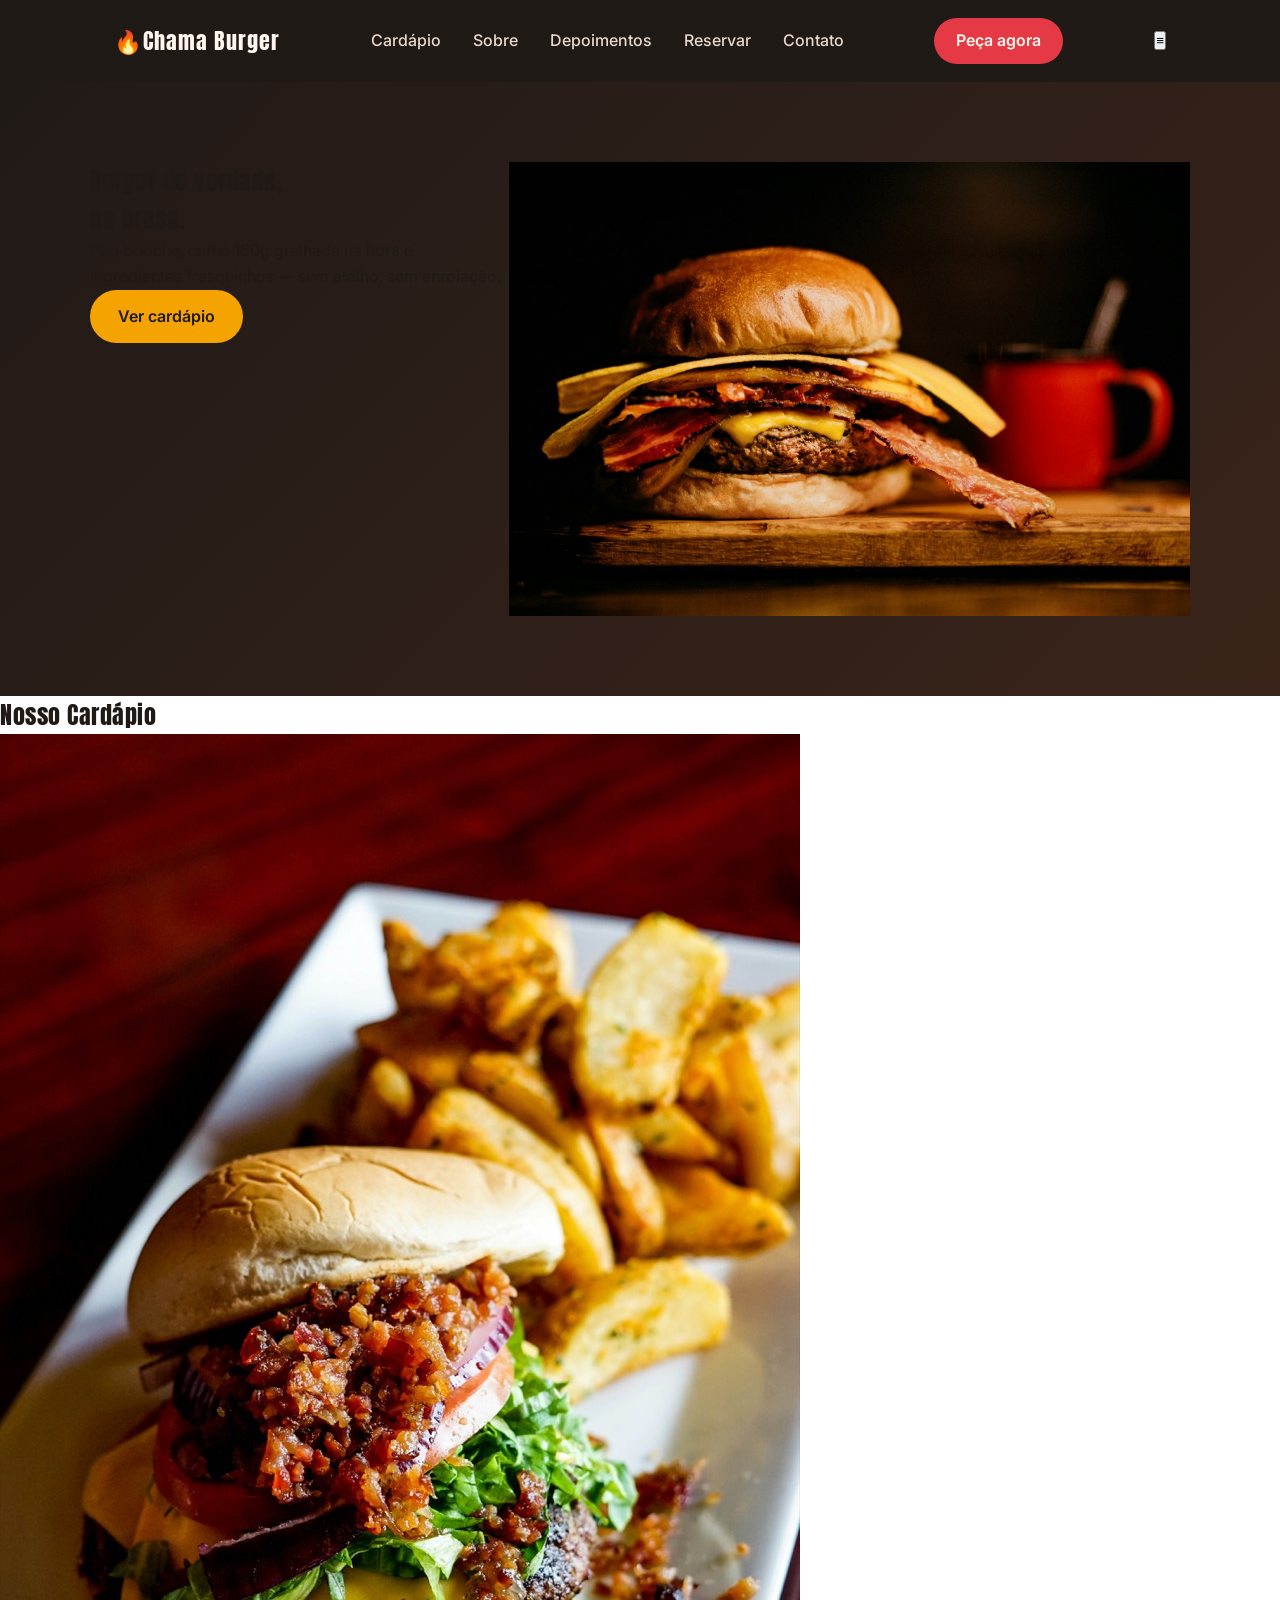
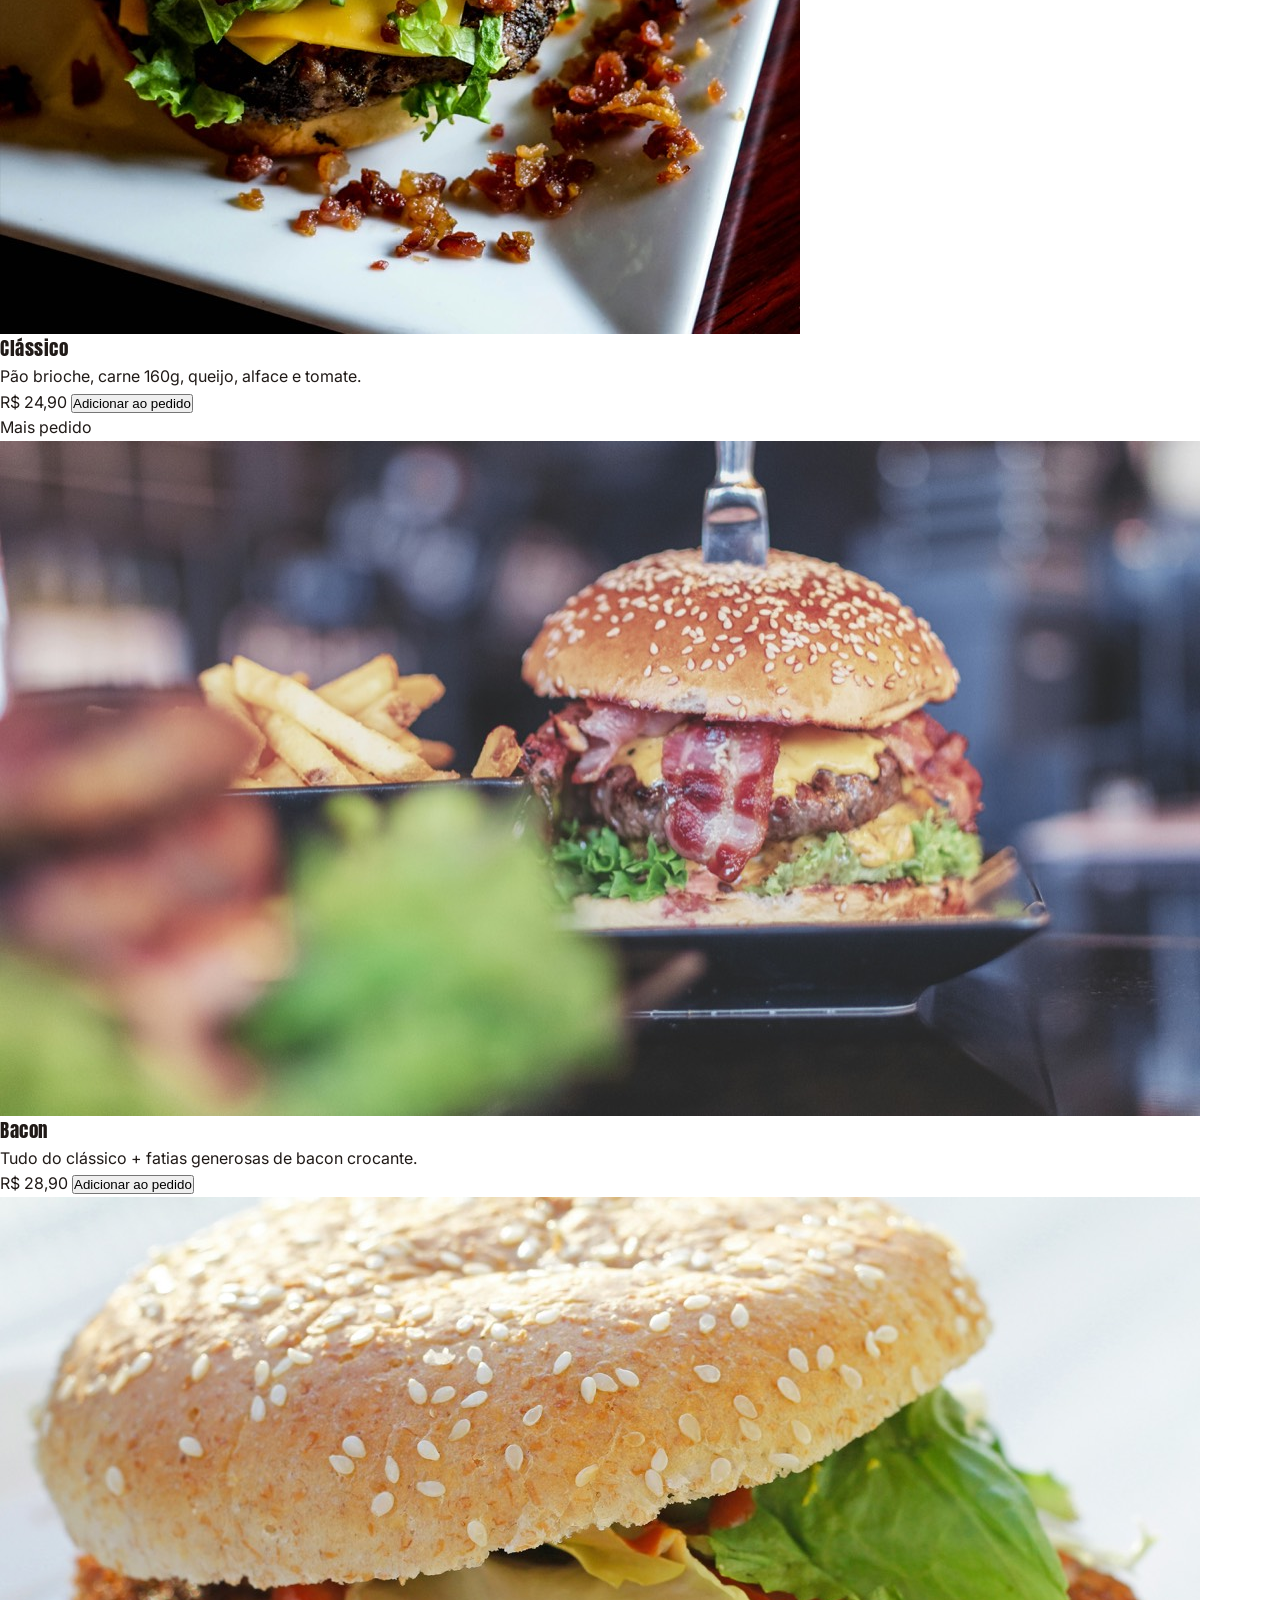
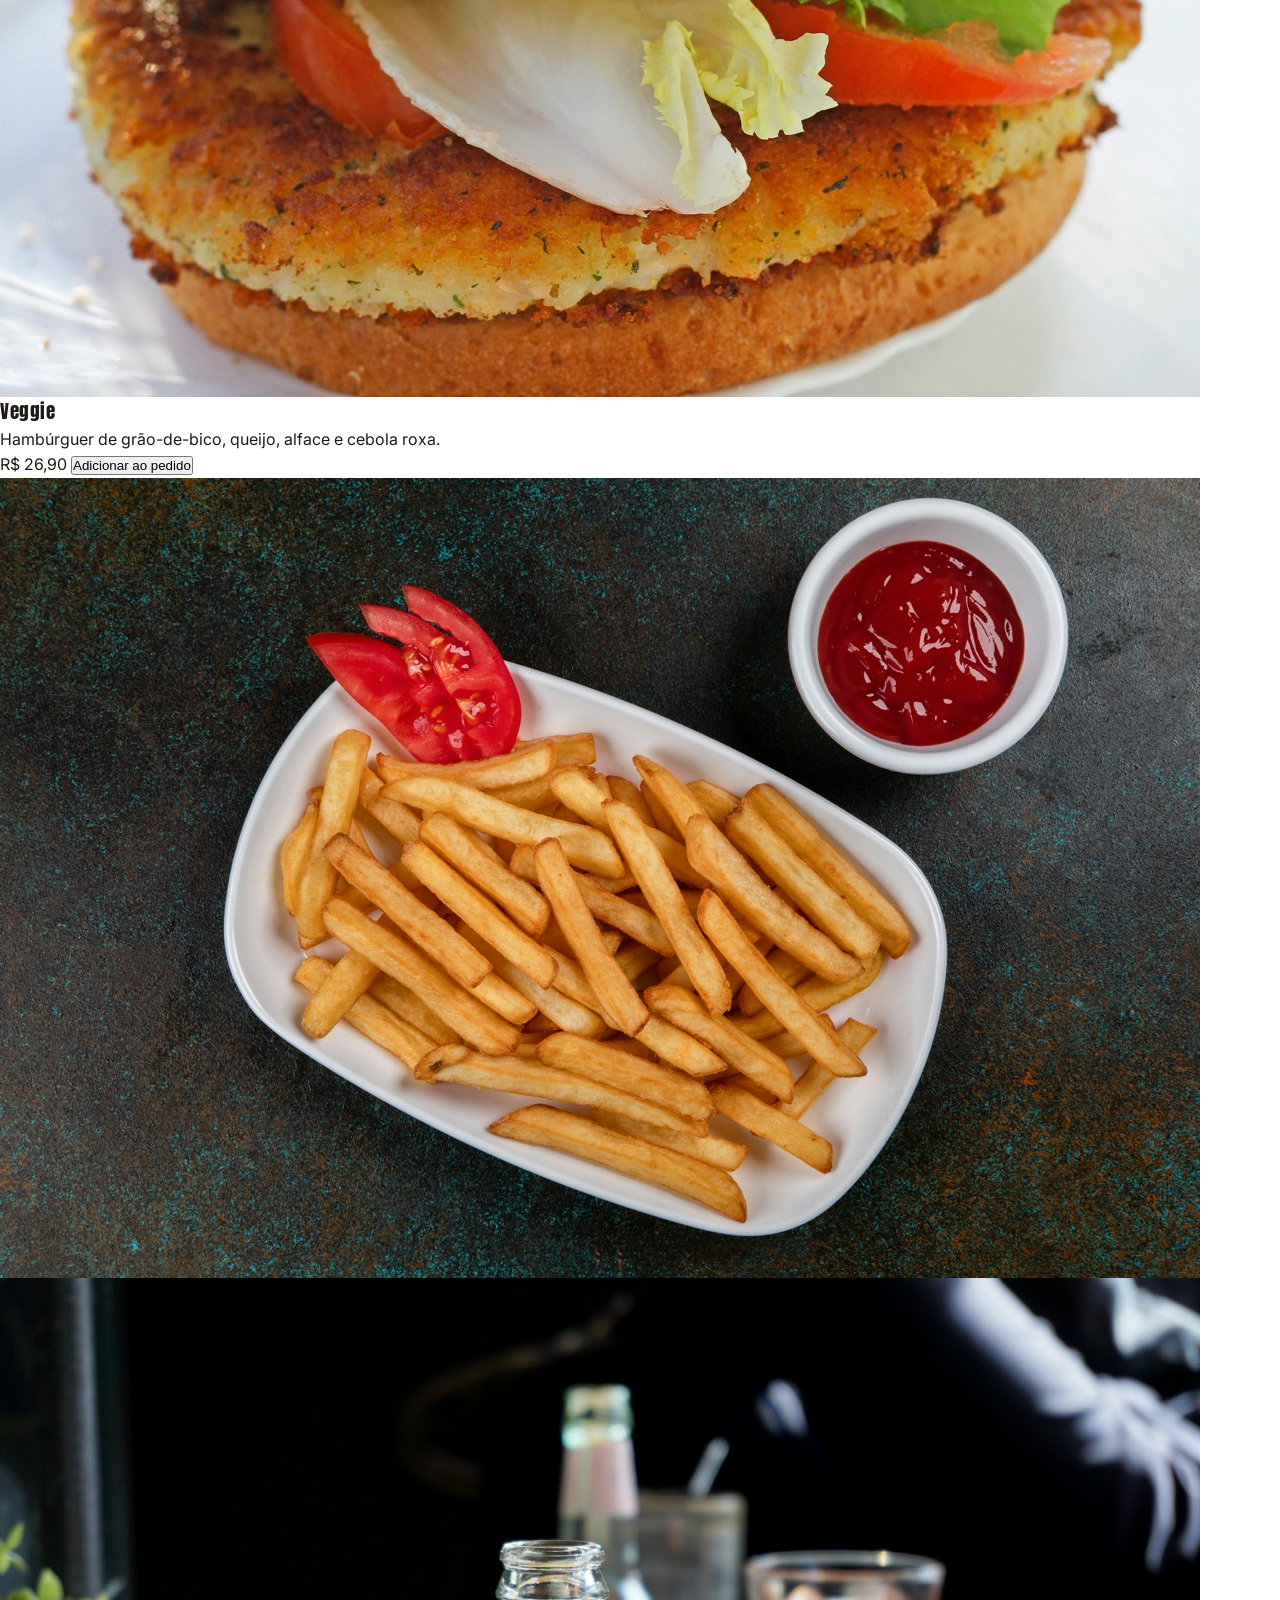
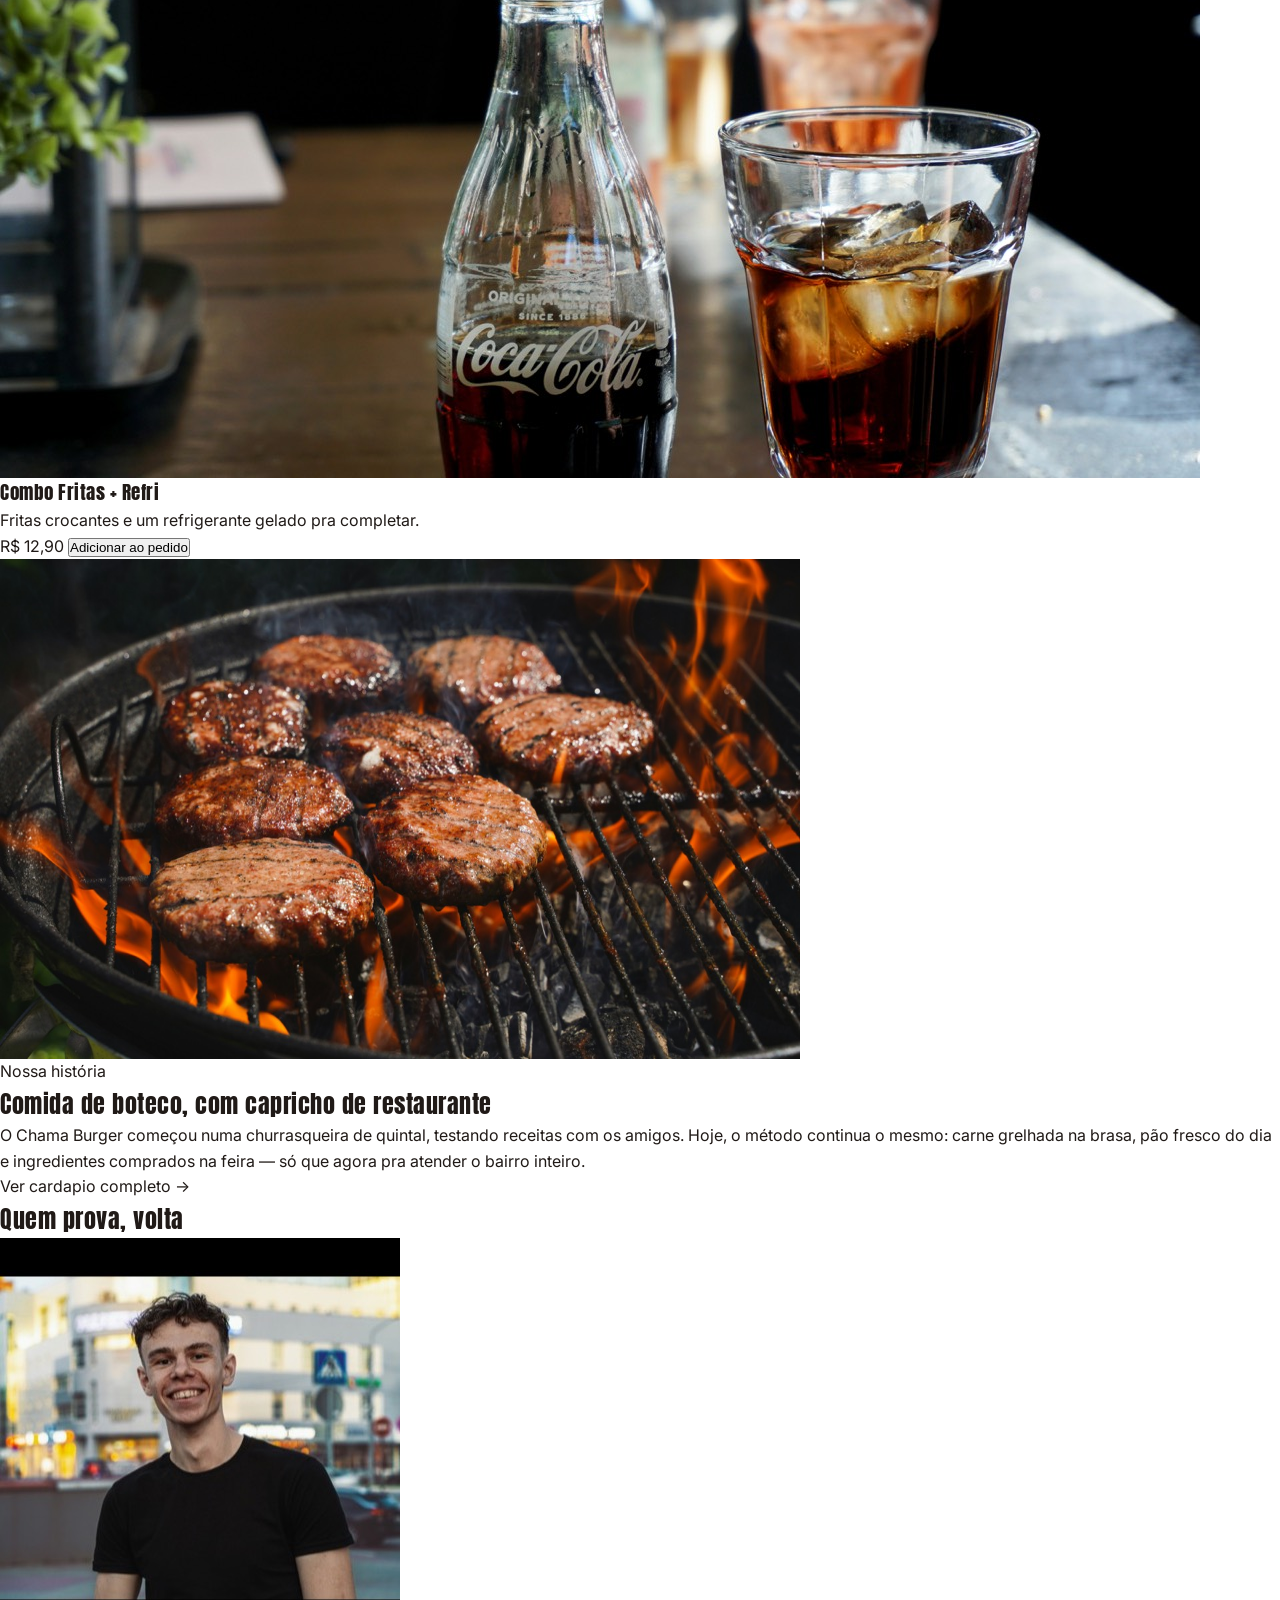
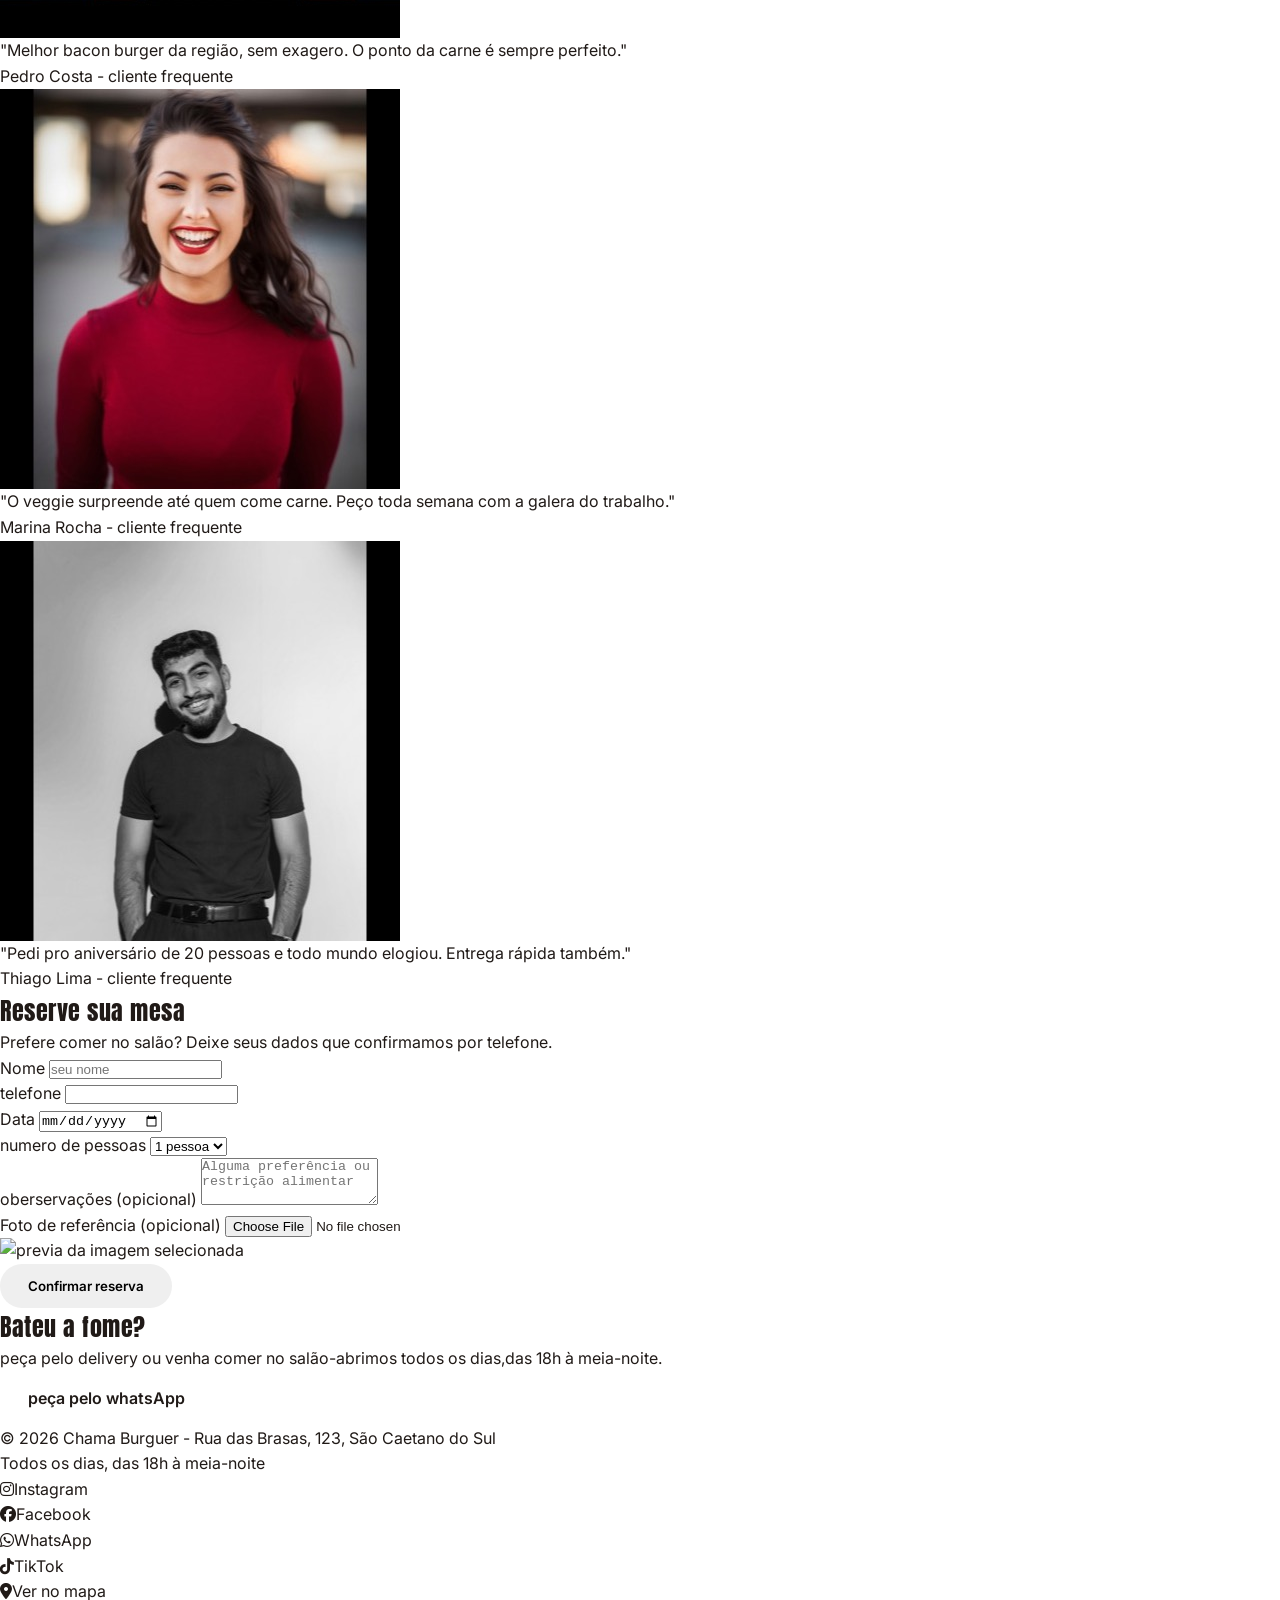
==== commit e95dae2e: "aula 3 css" ====
--- a/chama burguer1/index.html
+++ b/chama burguer1/index.html
@@ -30,7 +30,7 @@
         <section class="destaque">
             <div class="destaque-conteudo">
                 <div class="destaque-texto">
-                    <h1>Burger de verdade,<br>na brasa</h1>
+                    <h1>Burger de verdade,<br>na brasa.</h1>
                     <p>Pão brioche, carne 160g grelhada na hora e ingredientes fresquinhos — sem atalho, sem enrolação.
                     </p>
                     <a href="#cardapio" class="botao botao-primario">Ver cardápio</a>
--- a/chama burguer1/style.css
+++ b/chama burguer1/style.css
@@ -1,3 +1,6 @@
+@import url('https://fonts.googleapis.com/css2?family=Anton&family=Inter:ital,opsz,wght@0,14..32,100..900;1,14..32,100..900&display=swap');
+
+
 :root {
     --color-primaria: #e63946;
     --color-primaria-dark: #c1272d;
@@ -21,3 +24,103 @@
 color: var(--color-dark);
 line-height: 1.6;
 }
+
+h1, h2, h3 {
+    font-family: var(--font-titulo);
+    font-weight: 400;
+    letter-spacing: 0.5px;
+}
+
+a {
+    text-decoration: none;
+    color: inherit;
+}
+
+ul {
+    list-style: none;
+}
+
+img {
+    max-width: 100%;
+    display: block;
+}
+
+.botao {
+    display: inline-block;
+    padding: 14px 28px;
+    border: none;
+    border-radius: 999px;
+font-family: var(--font-base);
+font-weight: 600;
+text-align: center;
+cursor: pointer;
+transition: transform 0.2s, box-shadow 0.2s;
+}
+
+.botao:hover{
+    transform: translatey(-2px);
+}
+
+.botao-nav {
+    background: var(--color-primaria);
+    color: #fff7ed;
+    padding: 10px 22px;
+}
+
+.cabecalho-site{
+    background: var(--color-dark);
+    top: 0;
+    z-index: 10;
+position: sticky;
+}
+
+.barra-navegacao {
+    max-width: 1100px;
+    margin:0 auto;
+    display: flex;
+    align-items: center;
+    justify-content: space-between;
+    padding: 18px 24px;
+}
+
+.logo {
+    font-family: var(--font-titulo);
+    font-size: 1.4rem;
+    color: #fff7ed;
+    letter-spacing: 1px;
+}
+
+.menu-links {
+    display: flex;
+gap:32px;
+}
+
+.menu-links a {
+    color: #e8d9cd;
+    font-weight: 500;
+}
+
+.menu-links a:hover {
+    color:#fff7ed;
+}
+
+.botao-primario {
+    background: var(--color-accent);
+    color: var(--color-dark);
+}
+
+.botao-primario:hover: 0 ;{
+     box-shadow: 0 8px 20px rgba(244, 163, 0,0.4 );  
+}
+
+.destaque {
+    background: linear-gradient(135deg, var(--color-dark), #3a241a);
+    widht: 100%;
+    padding: 80px 24px;
+} 
+
+.destaque-conteudo {
+    max-width: 1100px;
+    margin: 0 auto;
+    display: flex;
+}
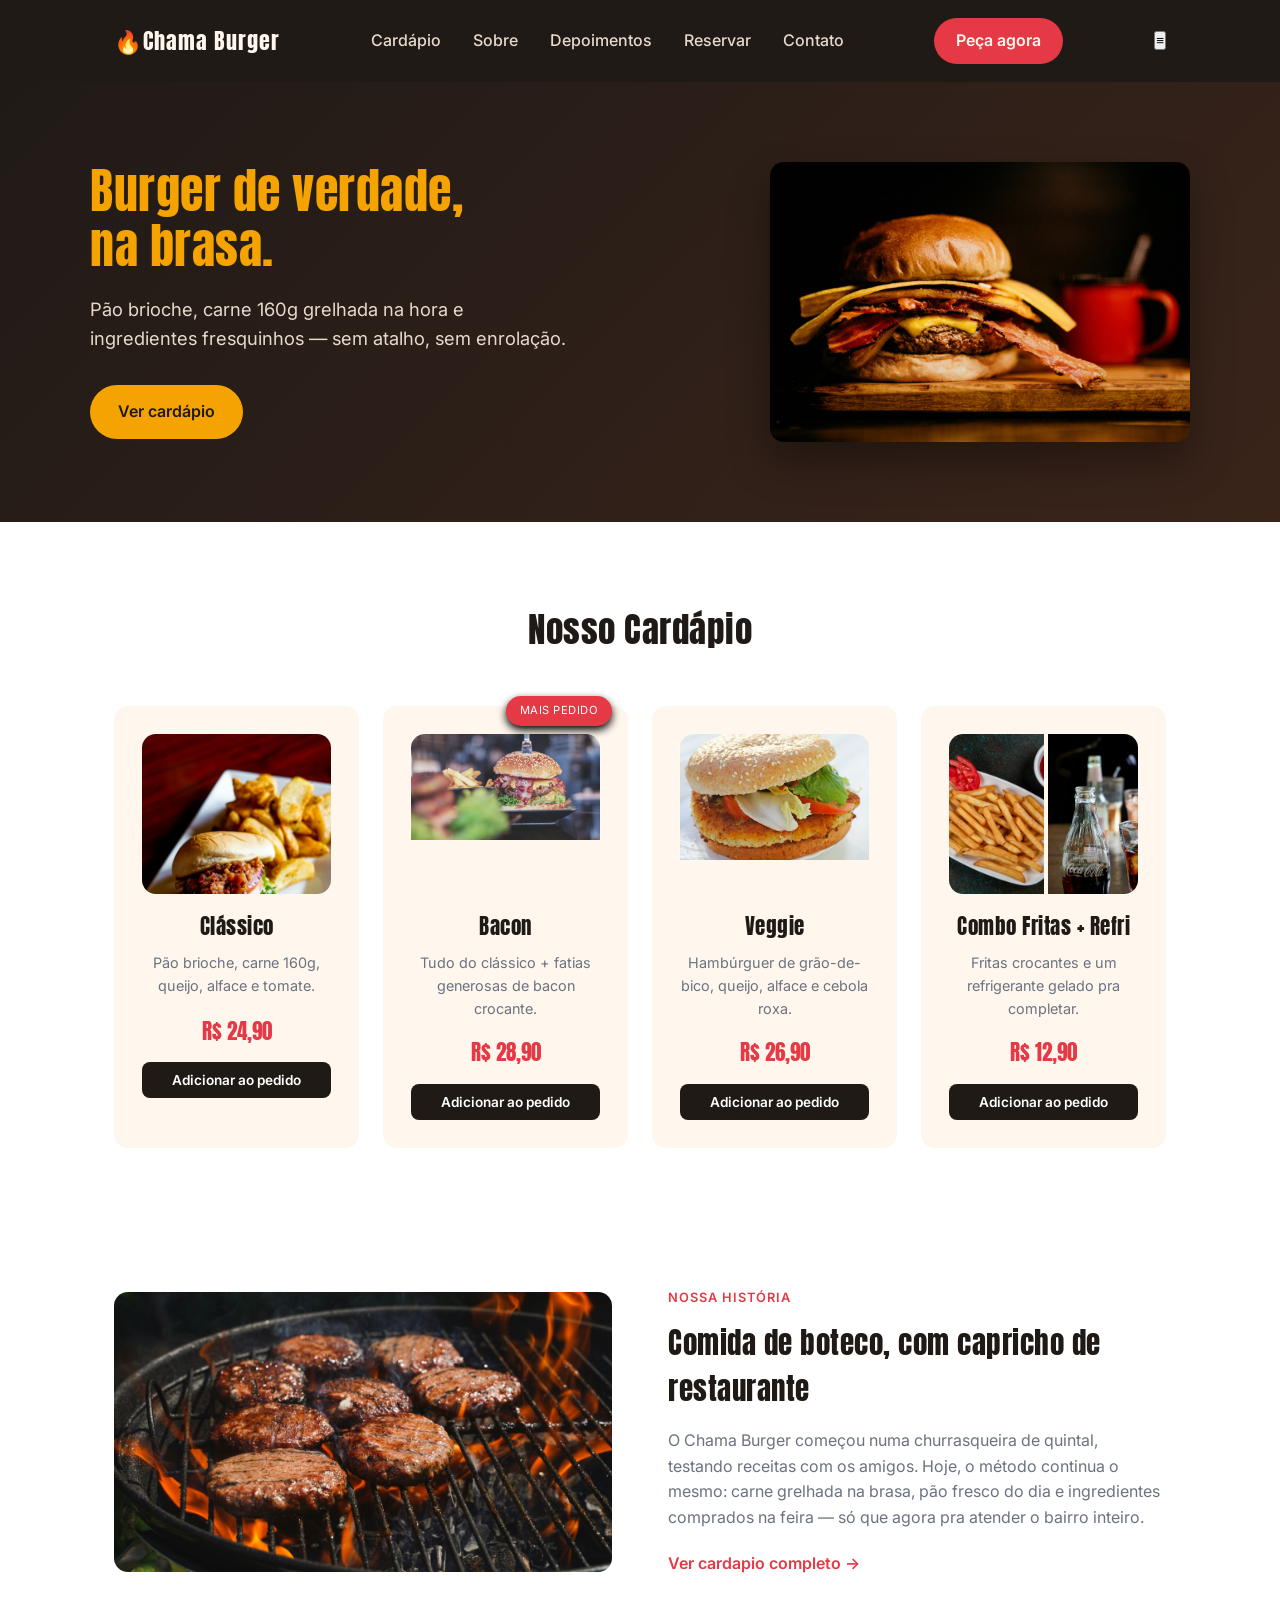
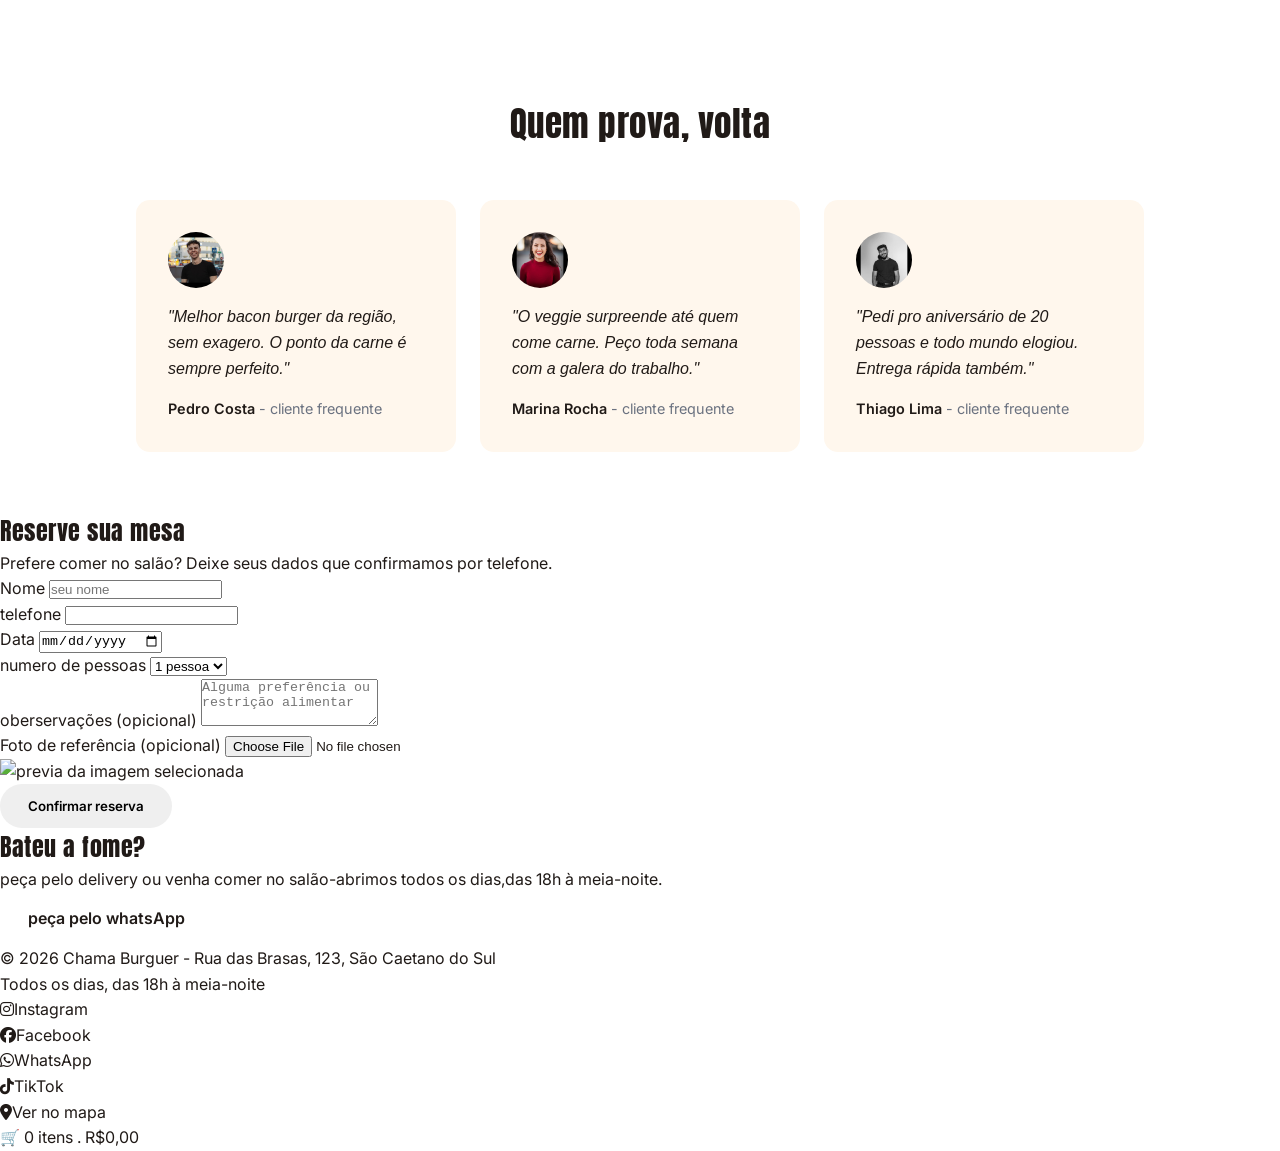
==== commit f649845e: "aula dia 14/10" ====
--- a/chama burguer1/index.html
+++ b/chama burguer1/index.html
@@ -82,7 +82,7 @@
                 </article>
 
                 <article class="cardapio-item">
-                    <div class="cardaipo-item-imagem cardaipo-item-imagem-combo">
+                    <div class="cardaipo-item-imagem cardapio-item-imagem-combo">
                         <img src="assets/imagens/fritas.jpg" alt="Porção de fritas crocantes">
                         <img src="assets/imagens/bebida.jpg" alt="Refrigerante gelado com gelo">
                     </div>
@@ -97,7 +97,7 @@
 
         <!-- Sobre -->
         <section class="sobre" id="sobre">
-            <div class="Sobre-imagem">
+            <div class="sobre-imagem">
                 <img src="assets/imagens/sobre-burger.jpg" alt="Hambúrguer na brasa " width="800" height="500">
             </div>
 
@@ -114,26 +114,25 @@
         </section>
 
         <!-- Depoimentos -->
-        <section class="Depoimentos" id="Depoimentos">
-
+        <section class="depoimentos" id="depoimentos">
             <h2>Quem prova, volta</h2>
-            <div class="Depoimentos-lista">
-
-                <article class="Depoimento">
+            <div class="depoimentos-lista">
+
+                <article class="depoimento">
                     <img src="assets/imagens/avatar-pedro.jpg" alt="foto de Pedro Costa" class="avatar">
                     <p class="citacao">"Melhor bacon burger da região, sem exagero. O ponto da carne é sempre perfeito."
                     </p>
                     <p class="autor">Pedro Costa <span>- cliente frequente</span></p>
                 </article>
 
-                <article class="Depoimento">
+                <article class="depoimento">
                     <img src="assets/imagens/avatar-marina.jpg" alt="foto de Marina Rocha" class="avatar">
                     <p class="citacao">"O veggie surpreende até quem come carne. Peço toda semana com a galera do
                         trabalho."</p>
                     <p class="autor">Marina Rocha <span>- cliente frequente</span></p>
                 </article>
 
-                <article class="Depoimento">
+                <article class="depoimento">
                     <img src="assets/imagens/avatar-thiago.jpg" alt="foto de Thiago Lima" class="avatar">
                     <p class="citacao">"Pedi pro aniversário de 20 pessoas e todo mundo elogiou. Entrega rápida também."
                     </p>
@@ -184,7 +183,7 @@
                 </div>
 
 
-                <div class="Linah-formulario linha formulario-completa">
+                <div class="linha-formulario linha formulario-completa">
                     <label for="foto">Foto de referência (opicional)</label>
                     <input type="File" id=Foto name="foto" accept="image/*">
 
--- a/chama burguer1/style.css
+++ b/chama burguer1/style.css
@@ -109,13 +109,13 @@
     color: var(--color-dark);
 }
 
-.botao-primario:hover: 0 ;{
+.botao-primario:hover{
      box-shadow: 0 8px 20px rgba(244, 163, 0,0.4 );  
 }
 
 .destaque {
     background: linear-gradient(135deg, var(--color-dark), #3a241a);
-    widht: 100%;
+    width: 100%;
     padding: 80px 24px;
 } 
 
@@ -123,4 +123,255 @@
     max-width: 1100px;
     margin: 0 auto;
     display: flex;
+    align-items: center;
+    justify-content: center;
+    gap: 48px;
+    color: #fff;
+}
+
+.destaque-texto {
+    flex: 1 1 400px;
+}
+
+.destaque h1 {
+    font-size: 3rem;
+    line-height: 1.15;
+    margin-bottom: 20px;
+    color: var(--color-accent);
+}
+
+.destaque p {
+    font-size: 1.15rem;
+    color: #e8d9cd;
+    max-width: 480px;
+    margin-bottom: 32px;
+}
+
+.destaque-imagem {
+    flex: 1 1 260px;
+    max-width: 420px;
+    border-radius: var(--radius);
+    overflow: hidden;
+    box-shadow: 0 20px 40px rgba(0,0,0,0.35);
+}
+
+.destaque-imagem img {
+    width: 100%;
+    object-fit: cover;
+}
+
+.cardapio {
+    max-width: 1100px;
+    margin: 0 auto;
+    padding: 80px 24px;
+    text-align: center;
+}
+
+.cardapio h2 {
+    font-size: 2.2rem;
+    margin-bottom: 48px;
+}
+.cardapio-itens {
+    display: flex;
+    gap: 24px;
+    flex-wrap: wrap;
+    justify-content: center;
+}
+
+.cardapio-item {
+    background: var(--color-light);
+    border-radius: var(--radius);
+    padding: 28px;
+    flex: 1 1 220px;
+    max-width: 260px;
+    position: relative;
+    transition: transform 0.2s, box-shadow 0.2s;
+}
+
+
+.cardapio-item:hover {
+    transform: translatey(-6px);
+    box-shadow: 0 12px 24px rgba(0,0,0,0.12);
+}
+
+.selo {
+    position: absolute;
+    top: -10px;
+    right: 16px;
+    background: var(--color-primaria);
+    color: #fff;
+    font-size: 0.7rem;
+    font-weight: 700rem;
+    text-transform: uppercase;
+     letter-spacing: 0.5px;
+     padding: 6px 14px;
+     border-radius: 999px;
+     box-shadow: 0 4px 8px rgba(0, 0, 0.15);
+}
+
+.cardaipo-item-imagem {
+    width: 100%;
+    height: 160px;
+    margin-bottom: 16px;
+    border-radius: var(--radius);
+    overflow: hidden;
+}
+
+.cardapio-item-imagem img {
+    width: 100%;
+    height: 100%;
+    object-fit: cover;
+}
+
+.cardapio-item-imagem-combo {
+    display: flex;
+    gap: 4px;
+}
+
+.cardapio-item-imagem-combo img {
+    width: 50%;
+    height: 100%;
+    object-fit: cover;
+}
+
+.cardapio-item h3 {
+    font-size: 1.3rem;
+    margin-bottom: 8px;
+}
+
+.cardapio-item p {
+    color: var(--color-gray);
+    font-size: 0.9rem;
+    margin-bottom: 16px;
+    min-height: 48px;
+}
+
+.preco {
+    font-family: var(--font-titulo);
+    color: var(--color-primaria);
+    font-size: 1.3rem;
+}
+
+.adicionar-carrinho {
+    width: 100%;
+    margin-top: 14px;
+    padding:10px;
+    background: var(--color-dark);
+    color: #fff;
+    border: none;
+    border-radius: 8px;
+    font-family: var(--font-base);
+    font-weight: 600;
+    font-size: 0.85rem;
+    cursor: pointer;
+    transition: background 0.2s;
+
+}
+
+
+.adicionar-carrinho:hover {
+    background: var(--color-primaria);
+}
+
+.sobre {
+    max-width: 1100px;
+    margin: 0 auto;
+    padding: 60px 24px;
+    display: flex;
+    align-items: center;
+    gap: 56px;
+}
+
+.sobre-texto {
+    flex: 1 1 400px;  
+}
+
+.secao-rotulo {
+    display: block;
+    font-family: var(--font-base);
+    font-size: 0.8rem;
+    font-weight: 600;
+    color: var(--color-primaria);
+    text-transform: uppercase;
+    letter-spacing: 1px;
+    margin-bottom: 12px;
+}
+
+.sobre-texto h2 {
+    font-size: 1.8rem;
+    margin-bottom: 16px;
+}
+
+.sobre-texto p {
+    color: var(--color-gray);
+    margin-bottom: 20px;
+}
+
+.link-seta {
+    color: var(--color-primaria);
+    font-weight: 600;
+}
+
+.linl-seta:hover {
+    text-decoration: underline;
+}
+
+.sobre-imagem {
+    flex: 1 1 400px;
+}
+.sobre-imagem img {
+    border-radius: var(--radius);
+    width: 100%;
+    height: auto;
+}
+
+.depoimentos {
+    max-width: 1100px;
+    margin: 0 auto;
+    padding: 60px 24px;
+    text-align: center;
+}
+.depoimentos h2 {
+    font-size: 2.2rem;
+    margin-bottom: 48px;
+}
+
+.depoimentos-lista {
+    display: flex;
+    gap: 24px;
+    flex-wrap: wrap;
+    justify-content: center;
+}
+
+.depoimento {
+    background: var(--color-light);
+    border-radius: var(--radius);
+    padding: 32px;
+    flex: 1 1 280px;
+    max-width: 320px;
+    text-align: left;
+}
+
+.avatar {
+    width: 56px;
+    height: 56px;
+    border-radius: 50%;
+    object-fit: cover;
+    margin-bottom: 16px;
+}
+
+.citacao {
+    font-style: italic;
+    color: var(--color-dark);
+    margin-bottom: 16px;
+}
+
+.autor {
+    font-weight: 600;
+    font-size: 0.9rem;
+}
+
+.autor span {
+    font-weight: 400;
+    color: var(--color-gray);
 }
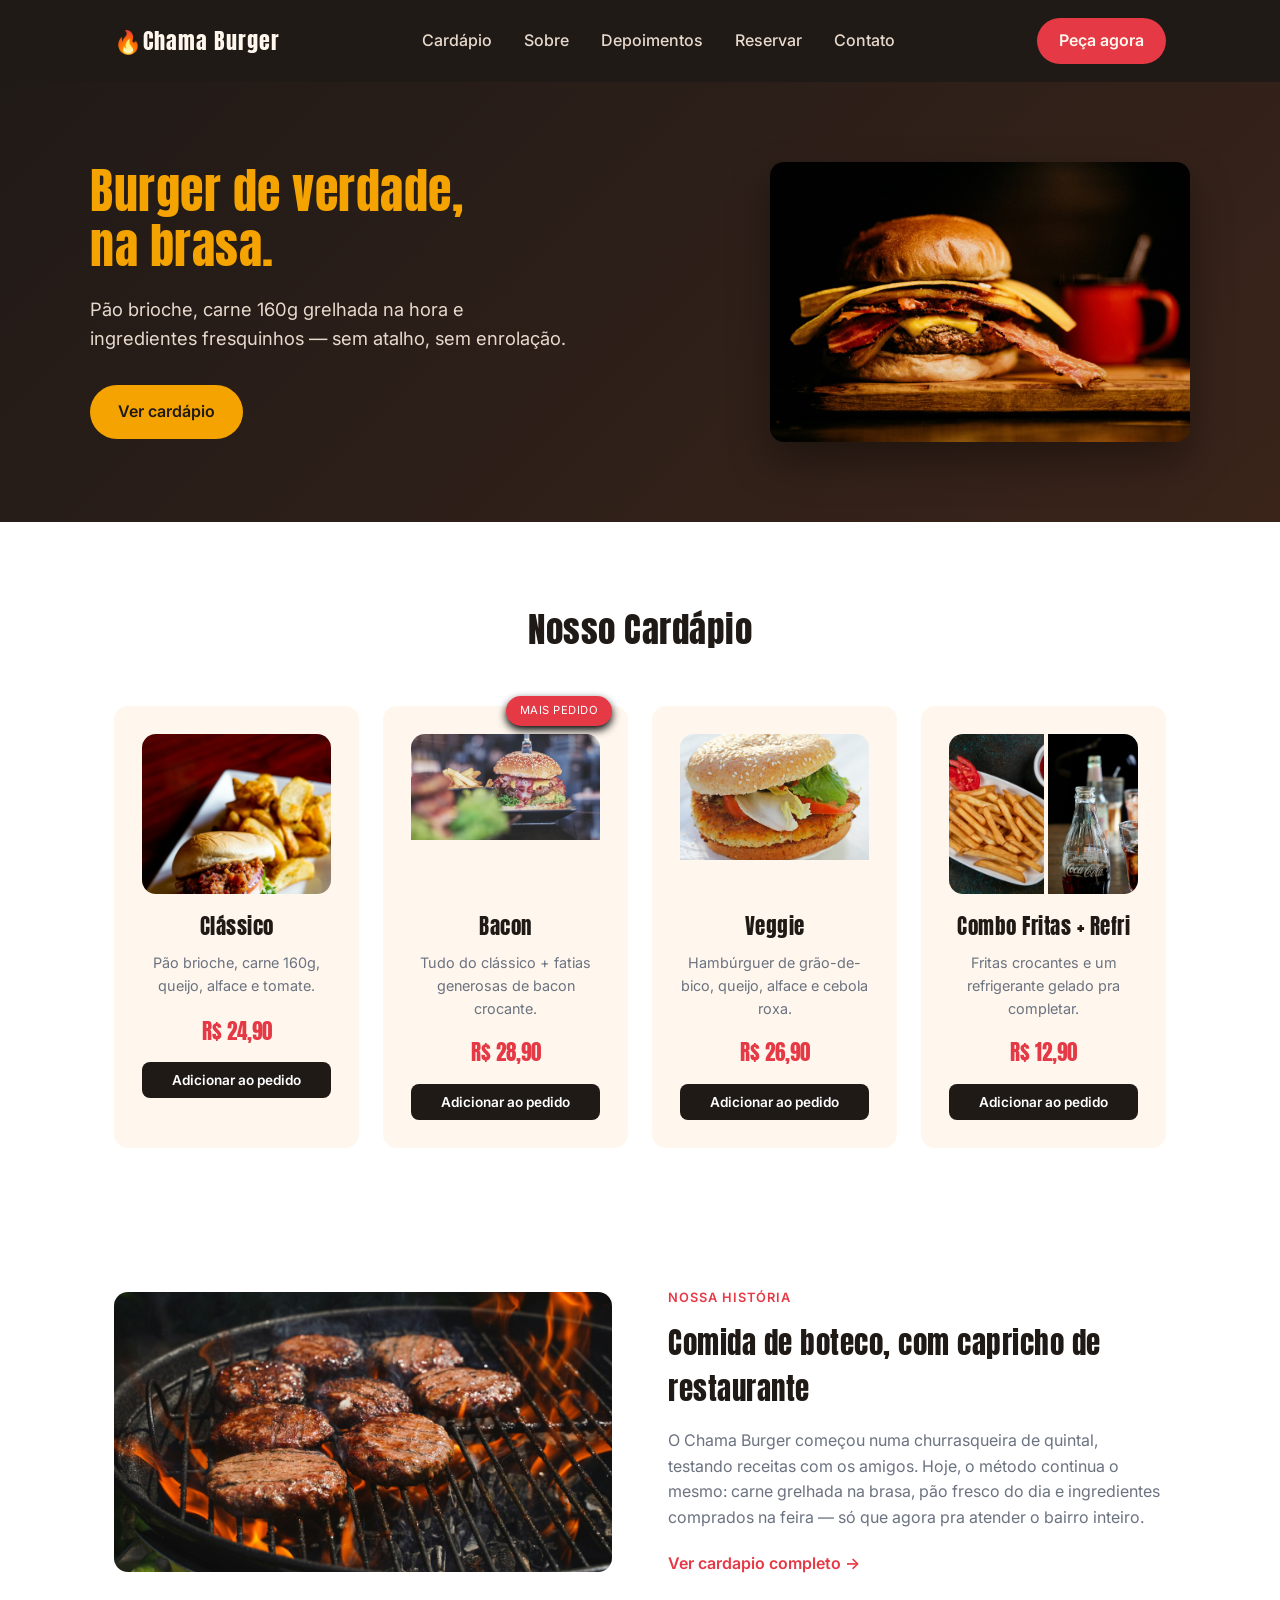
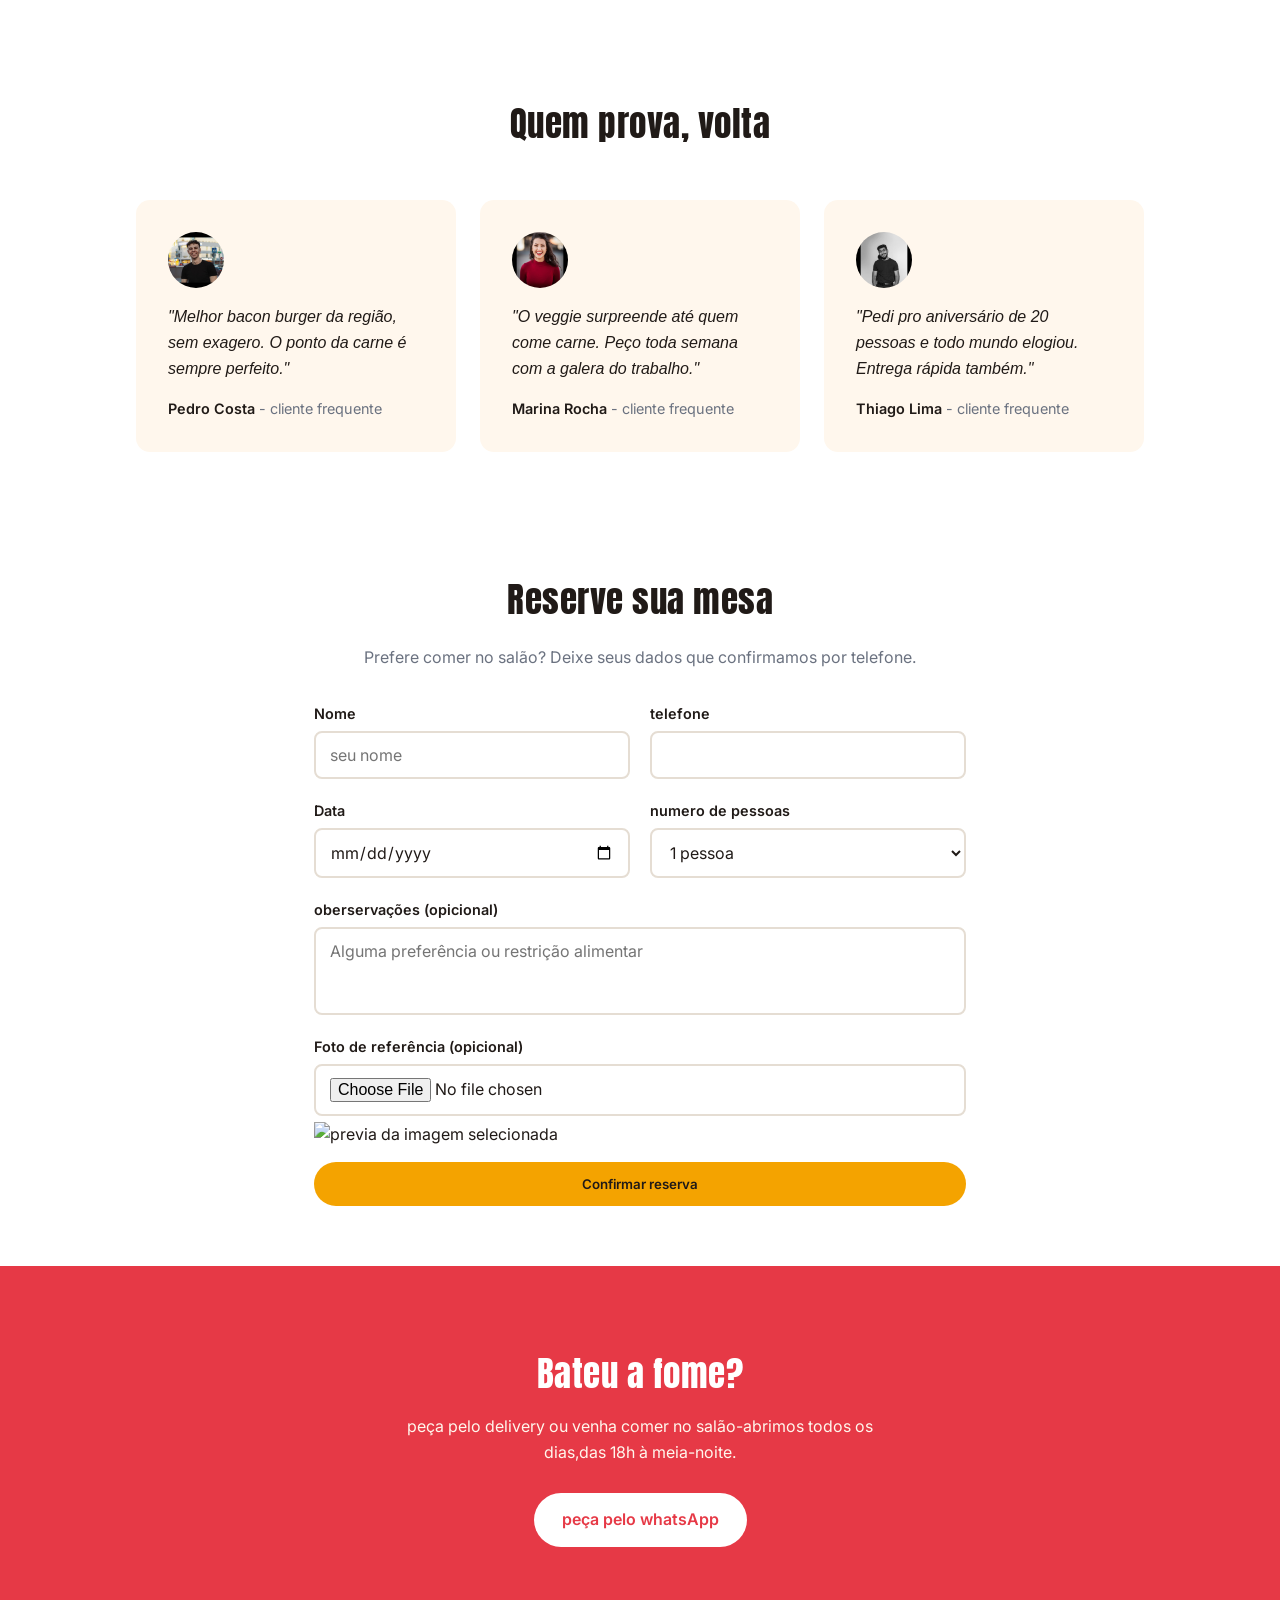
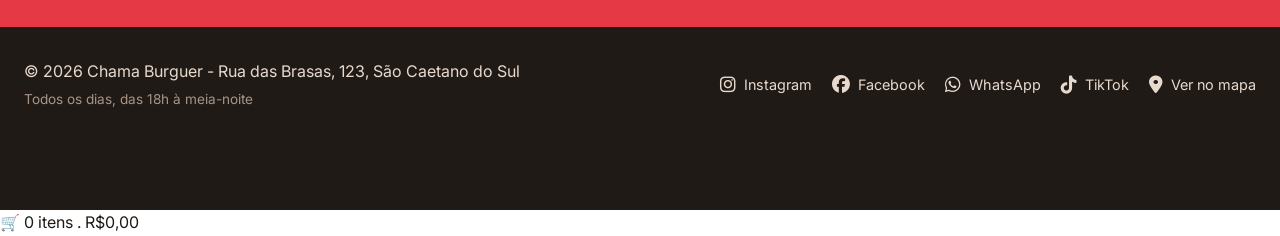
==== commit 2c7adae3: "dia 15/10 finalizando o css" ====
--- a/chama burguer1/index.html
+++ b/chama burguer1/index.html
@@ -142,29 +142,29 @@
         </section>
 
         <!-- Reserva -->
-        <section class="Reserva" id="Reserva">
+        <section class="reserva" id="reserva">
             <h2> Reserve sua mesa</h2>
             <p> Prefere comer no salão? Deixe seus dados que confirmamos por telefone.
             </p>
 
             <form class="reserva-formulario" id="reservarformulario">
 
-                <div class="Linha-Formulario?">
-                    <label for="Nome"> Nome</label>
+                <div class="linha-formulario">
+                    <label for="nome"> Nome</label>
                     <input type="text" id="nome" name="nome" placeholder="seu nome" required>
                 </div>
 
-                <div class="linha-formulario?">
+                <div class="linha-formulario">
                     <label for="telefone">telefone</label>
                     <input type="tel" id="telefone" name="placeholder=" (11)99999-9999 required>
                 </div>
 
-                <div class="Linha-Formulario?">
+                <div class="linha-formulario">
                     <label for="Data"> Data</label>
                     <input type="date" id="data" name="data" required>
                 </div>
 
-                <div class="Linha-formulario">
+                <div class="linha-formulario">
                     <label for="pessoas"> numero de pessoas</label>
                     <select name="pessoas" id="pessoas">
                         <option value="1">1 pessoa</option>
@@ -176,7 +176,7 @@
                 </div>
 
 
-                <div class="Linha- Formulario linha-formulario">
+                <div class="linha-formulario linha-formulario-completa">
                     <label for="mensagem"> oberservações (opicional)</label>
                     <textarea name="Mensagem" id="mensagem" rows="3"
                         placeholder="Alguma preferência ou restrição alimentar"></textarea>
@@ -185,10 +185,11 @@
 
                 <div class="linha-formulario linha formulario-completa">
                     <label for="foto">Foto de referência (opicional)</label>
-                    <input type="File" id=Foto name="foto" accept="image/*">
+                    <input type="file" id=foto name="foto" accept="image/*">
 
                     <img id="fotoprevia" class="foto-previa" alt="previa da imagem selecionada" hidden>
-                    <button type="submit" class="botao botao--primario formulario-enviar"> Confirmar reserva</button>
+                 <button type="submit" class="botao botao-primario formulario-enviar"> Confirmar reserva</button>
+
 
                 </div>
 
@@ -201,7 +202,7 @@
 
         <!--final-->
 
-        <section class="chamda-final" id="pedir">
+        <section class="chamada-final" id="pedir">
             <h2> Bateu a fome?</h2>
             <p>peça pelo delivery ou venha comer no salão-abrimos todos os dias,das 18h à meia-noite.</p>
             <a href="#" class="botao botao-destaque">peça pelo whatsApp</a>
--- a/chama burguer1/style.css
+++ b/chama burguer1/style.css
@@ -374,4 +374,190 @@
 .autor span {
     font-weight: 400;
     color: var(--color-gray);
+}
+
+.reserva {
+    max-width: 700px;
+    margin: 0 auto;
+    padding: 60px 24px;
+    text-align: center;
+}
+
+.reserva h2 {
+    font-size: 2.2rem;
+    margin-bottom: 16px;
+}
+
+.reserva > p {
+    color: var(--color-gray);
+    margin-bottom: 32px;
+}
+
+.reserva-formulario {
+    display: flex;
+flex-wrap: wrap;
+gap: 20px;
+text-align: left;
+}
+
+.linha-formulario {
+    flex: 1 1 220px;
+    display: flex;
+    flex-direction: column;
+    gap: 6px;
+}
+
+.linha-formulario-completa {
+    flex: 1 1 100%;
+}
+
+.linha-formulario label {
+    font-weight: 600;
+    font-size: 0.9rem;
+}
+
+.linha-formulario input,
+.linha-formulario select,
+.linha-formulario textarea {
+    width: 100%;
+    font-family: var(--font-base);
+    font-size: 1rem;
+    padding: 12px 14px;
+    border: 2px solid #e5ddd3;
+    border-radius: 8px;
+    background: #fff;
+    color: var(--color-dark);
+}
+
+.linha-formulario imput:focus,
+.linha-formulario select:focus,
+.linha-formulario textarea:focus {
+    outline: none;
+    border-color: var(--color-primaria) ;
+}
+
+.linha-formulario textarea {
+    resize: none;
+}
+
+.formulario-enviar {
+    flex: 1 1 100%;
+    border: none;
+    cursor: pointer;
+    margin-top: 8px;
+}
+
+.botao-destaque {
+    background: #fff;
+    color: var(--color-primaria);
+}
+
+.chamada-final {
+    background: var(--color-primaria);
+    text-align: center;
+    padding: 80px 24px;
+    color: #fff;
+}
+
+.chamada-final h2 {
+    font-size: 2.2rem;
+    margin-bottom: 12px;
+}
+
+.chamada-final p {
+    margin-bottom: 28px;
+    max-width: 500px;
+    margin-left: auto;
+    margin-right: auto;
+    color: #fff7ed;
+}
+
+.rodape-site {
+    background: var(--color-dark);
+    color: #e8d9cd;
+    display: flex;
+    flex-wrap: wrap;
+    gap: 20px;
+    align-items: center;
+    justify-content: space-between;
+    padding: 32px 24px 100px;
+}
+
+.rodape-horario {
+    font-size: 0.85rem;
+    color: #a89485;
+    margin-top: 4px;
+}
+
+.rodape-links {
+    display: flex;
+    flex-wrap: wrap;
+    gap: 20px;
+}
+
+.rodape-links a {
+    display: flex;
+    align-items: center;
+    gap: 8px;
+    font-size: 0.9rem;
+}
+
+.rodape-links a i {
+    font-size: 18px;
+    color: inherit;
+}
+.rodape-links a:hover {
+    color:#fff;
+}
+
+@media (max-width:780px) {
+    .sobre, .deswtaque-conteudo {
+        flex-direction: column;
+    }
+
+    .destaque-texto, .destaque-imagem, .sobre-texto, .sobre-imagem {
+        width: 100%;
+    }
+}
+
+@media (max-width:640px) {
+    .menu-links {
+        display: none;
+    }
+
+    .destaque h1 {
+        font-size: 2.2rem;
+    }
+
+    .rodape-site {
+        flex-direction: column;
+        text-align: center;
+    }
+}
+  .menu-abrir {
+    display: none;
+    background: none;
+    border: none;
+    color: #fff;
+    font-size: 1.6rem;
+    cursor: pointer;
+    line-height: 1;
+  
+}
+
+.carrinho-resumo {
+    position: fixed;
+    bottom: 24px;
+    right: 24px;
+    background: var(--color-dark);
+    color: #fff;
+    padding: 14px 22px;
+    border-radius: 999px;
+    box-shadow: 0 8px 20px rgba(0,0,0,0.25);
+    font-weight: 600;
+    font-size: 0.95rem;
+    z-index: 20;
+    display: flex;
+    align-items: center;
+    gap: 8px;
 }
